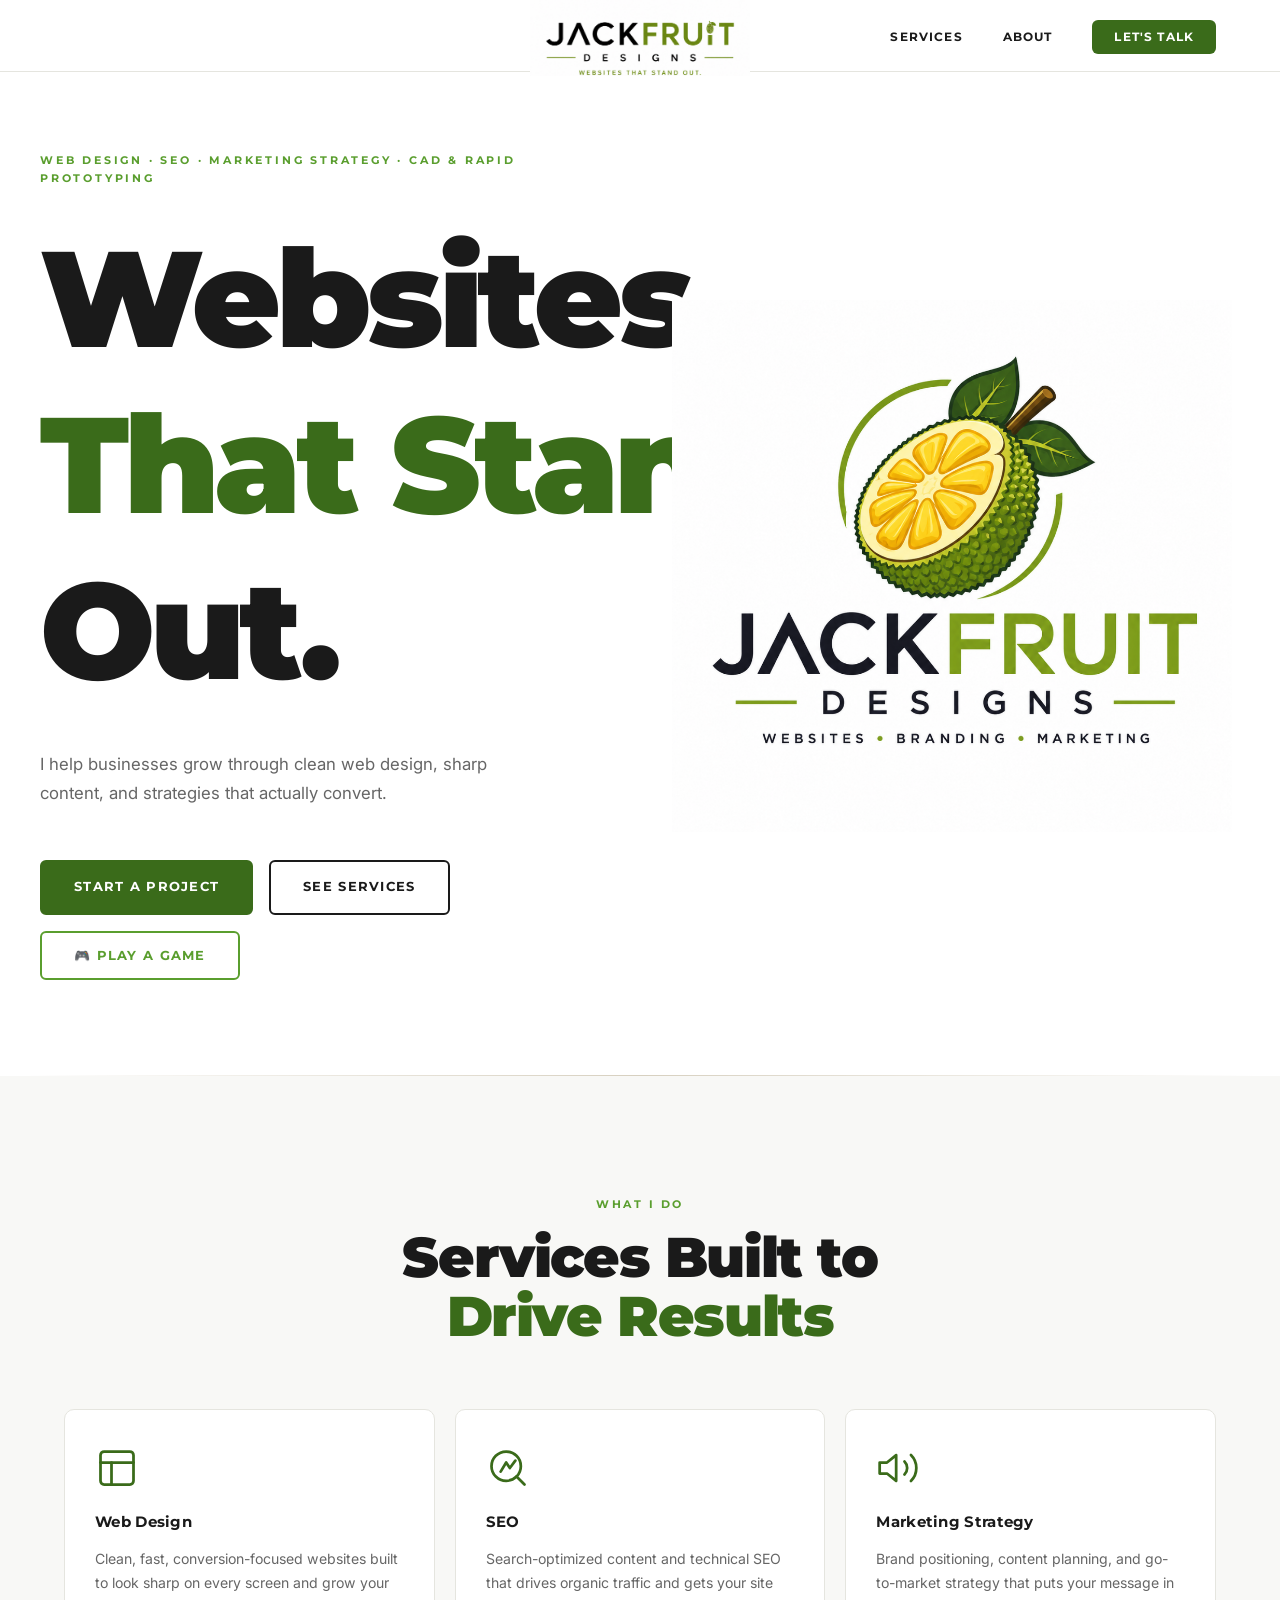
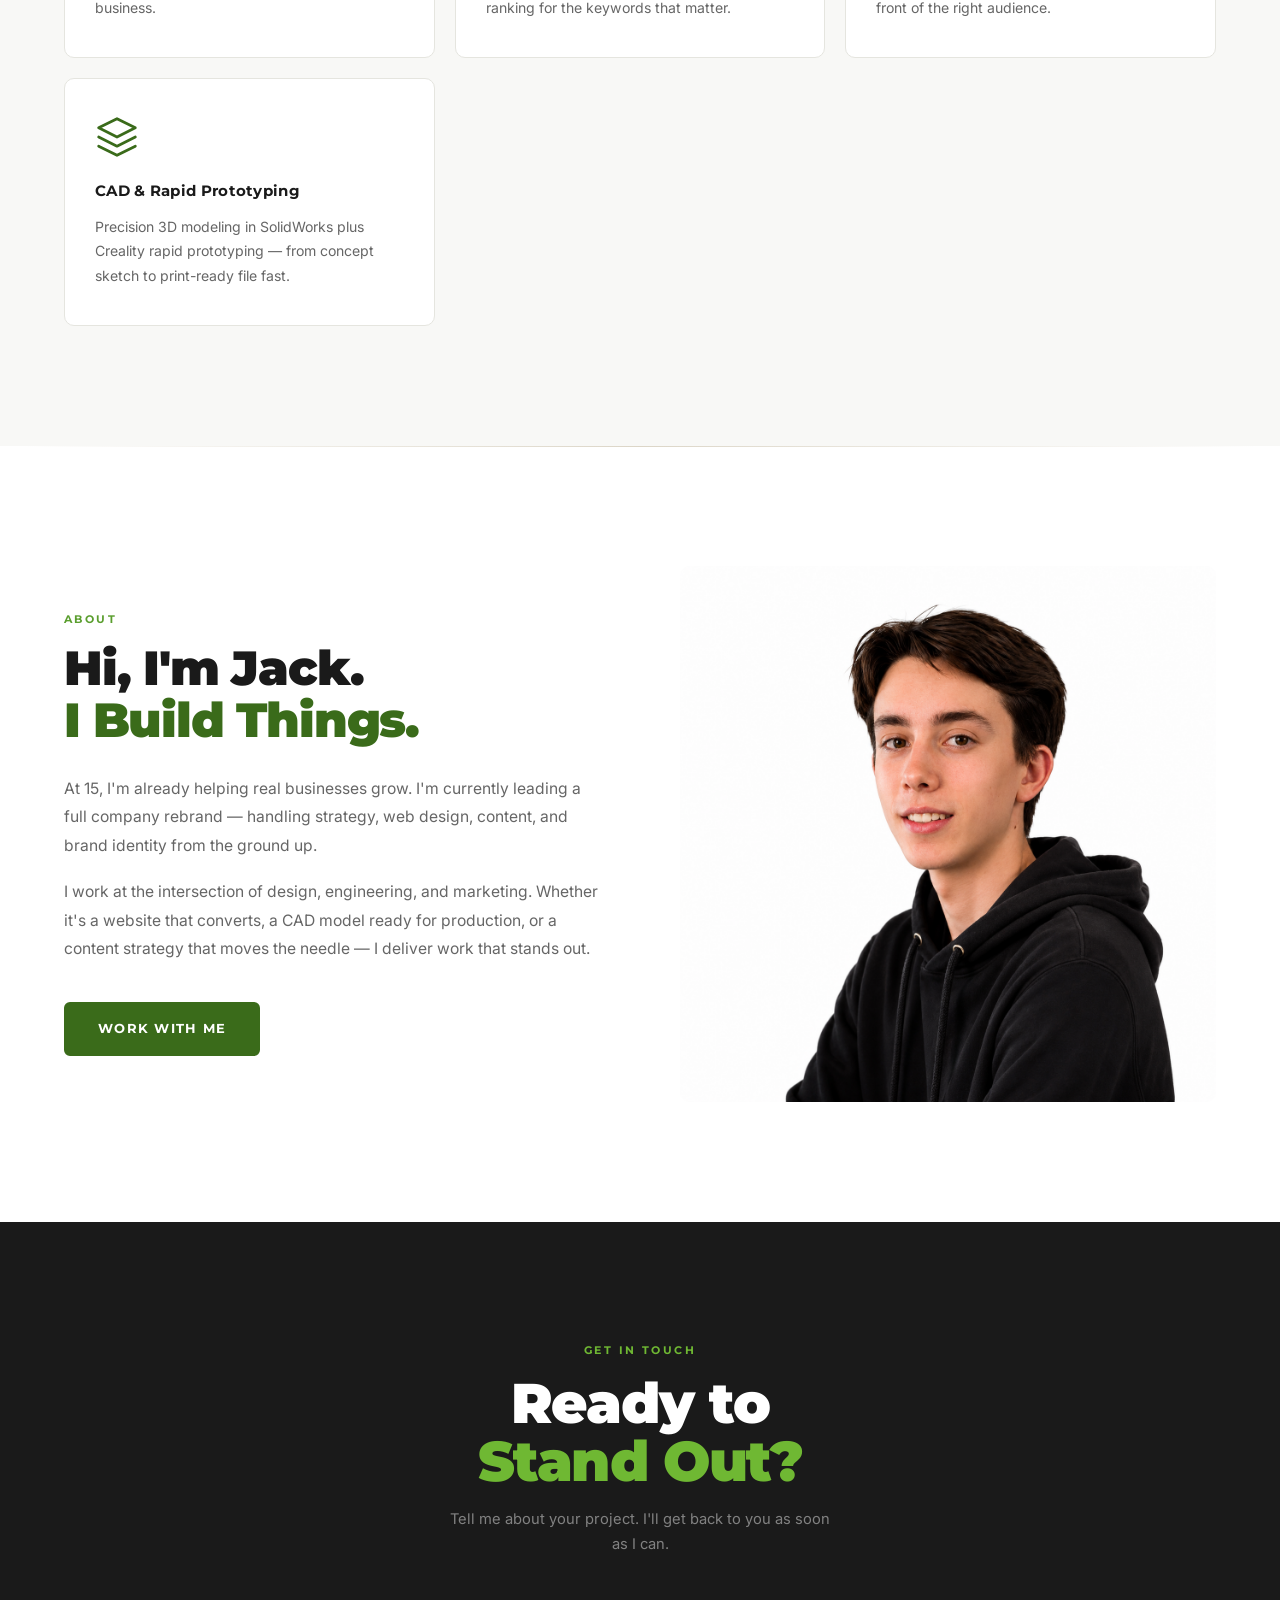
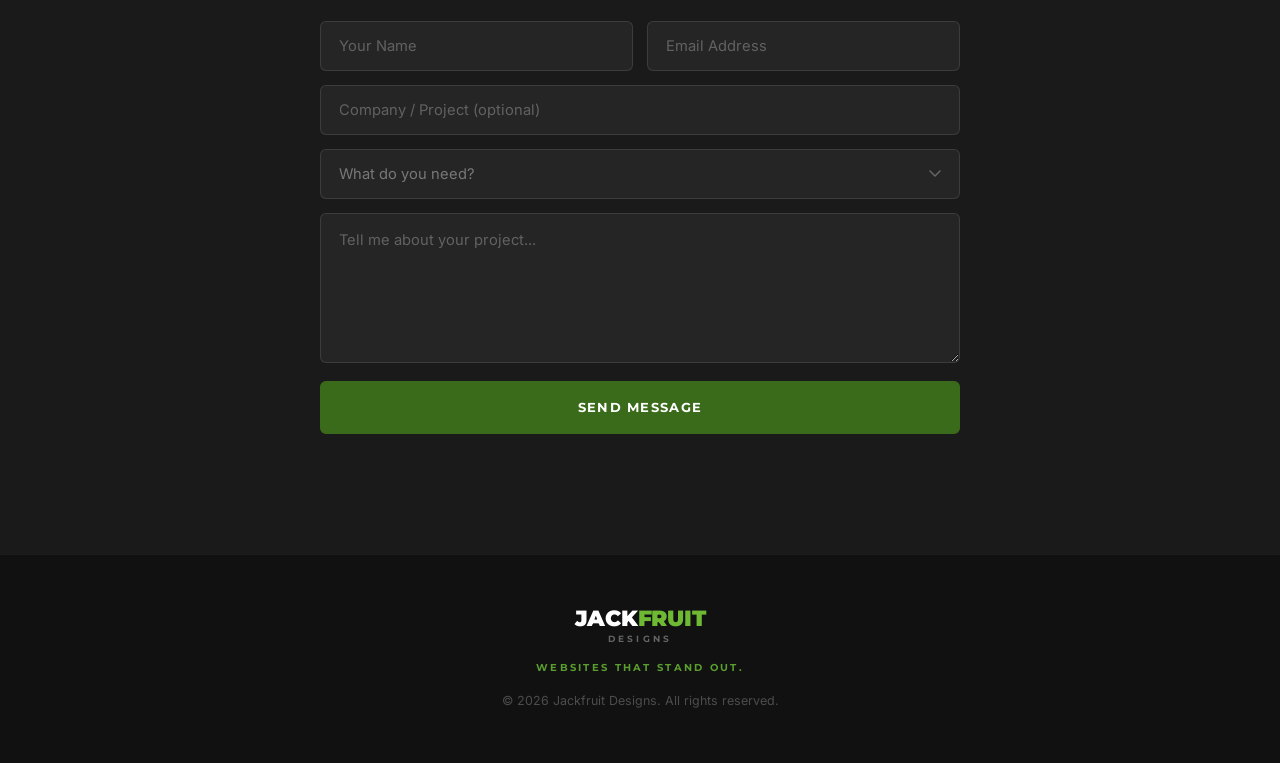
==== index.html @ 97ef1400 "Keep That Stand on one line" ====
<!DOCTYPE html>
<html lang="en">
<head>
    <meta charset="UTF-8">
    <meta name="viewport" content="width=device-width, initial-scale=1.0">
    <title>Jackfruit Designs — Websites That Stand Out</title>
    <meta name="description" content="Jack — web design, lead generation, content creation, business strategy, CAD, and 3D printing services. Websites that stand out.">
    <link rel="preconnect" href="https://fonts.googleapis.com">
    <link rel="preconnect" href="https://fonts.gstatic.com" crossorigin>
    <link href="https://fonts.googleapis.com/css2?family=Montserrat:wght@400;600;700;900&family=Inter:wght@300;400;500&display=swap" rel="stylesheet">
    <link rel="icon" type="image/png" href="jackfruit.png">
    <link rel="apple-touch-icon" href="jackfruit.png">
    <link rel="stylesheet" href="style.css">
</head>
<body>

    <!-- NAV -->
    <nav class="nav" id="nav">
        <div class="nav__inner">
            <a href="#home" class="nav__logo">
                <div class="nav__logo-crop">
                    <img src="logo.png" alt="Jackfruit Designs" class="nav__logo-img">
                </div>
            </a>
            <ul class="nav__links">
                <li><a href="#services">Services</a></li>
                <li><a href="#about">About</a></li>
                <li><a href="#contact" class="nav__cta">Let's Talk</a></li>
            </ul>
            <button class="nav__hamburger" id="hamburger" aria-label="Open menu">
                <span></span><span></span><span></span>
            </button>
        </div>
    </nav>

    <!-- MOBILE MENU -->
    <div class="mobile-menu" id="mobileMenu">
        <ul>
            <li><a href="#services">Services</a></li>
            <li><a href="#about">About</a></li>
            <li><a href="#contact">Let's Talk</a></li>
        </ul>
    </div>

    <!-- HERO -->
    <section class="hero" id="home">
        <div class="hero__inner">
            <div class="hero__content">
                <p class="hero__eyebrow">Web Design &middot; SEO &middot; Marketing Strategy &middot; CAD &amp; Rapid Prototyping</p>

                <h1 class="hero__headline">
                    <span class="hw">Websites</span><br>
                    <span style="white-space:nowrap"><span class="hw text-green">That</span>&nbsp;<span class="hw text-green">Stand</span></span><br>
                    <span class="hw">Out.</span>
                </h1>

                <p class="hero__sub">
                    I help businesses grow through clean web design, sharp content,
                    and strategies that actually convert.
                </p>
                <div class="hero__actions">
                    <a href="#contact" class="btn btn--primary">Start a Project</a>
                    <a href="#services" class="btn btn--ghost">See Services</a>
                    <button class="btn btn--game" onclick="startJackfruitGame()">🎮 Play a Game</button>
                </div>
            </div>
            <div class="hero__logo-side">
                <img src="logo-bg.png" alt="Jackfruit Designs" class="hero__logo-img-full">
            </div>
        </div>
    </section>

    <!-- SERVICES -->
    <section class="services" id="services">
        <div class="container">
            <div class="section-header">
                <p class="eyebrow">What I Do</p>
                <h2>Services Built to<br><span class="text-green">Drive Results</span></h2>
            </div>
            <div class="services__grid">

                <div class="service-card">
                    <div class="service-card__icon">
                        <svg viewBox="0 0 24 24" fill="none" stroke="currentColor" stroke-width="1.5" stroke-linecap="round" stroke-linejoin="round">
                            <rect x="3" y="3" width="18" height="18" rx="2"/><line x1="3" y1="9" x2="21" y2="9"/><line x1="9" y1="21" x2="9" y2="9"/>
                        </svg>
                    </div>
                    <h3>Web Design</h3>
                    <p>Clean, fast, conversion-focused websites built to look sharp on every screen and grow your business.</p>
                </div>

                <div class="service-card">
                    <div class="service-card__icon">
                        <svg viewBox="0 0 24 24" fill="none" stroke="currentColor" stroke-width="1.5" stroke-linecap="round" stroke-linejoin="round">
                            <circle cx="11" cy="11" r="8"/><line x1="21" y1="21" x2="16.65" y2="16.65"/>
                            <polyline points="8 14 11 9 13 12 16 8"/>
                        </svg>
                    </div>
                    <h3>SEO</h3>
                    <p>Search-optimized content and technical SEO that drives organic traffic and gets your site ranking for the keywords that matter.</p>
                </div>

                <div class="service-card">
                    <div class="service-card__icon">
                        <svg viewBox="0 0 24 24" fill="none" stroke="currentColor" stroke-width="1.5" stroke-linecap="round" stroke-linejoin="round">
                            <polygon points="11 5 6 9 2 9 2 15 6 15 11 19 11 5"/>
                            <path d="M15.54 8.46a5 5 0 0 1 0 7.07"/>
                            <path d="M19.07 4.93a10 10 0 0 1 0 14.14"/>
                        </svg>
                    </div>
                    <h3>Marketing Strategy</h3>
                    <p>Brand positioning, content planning, and go-to-market strategy that puts your message in front of the right audience.</p>
                </div>

                <div class="service-card">
                    <div class="service-card__icon">
                        <svg viewBox="0 0 24 24" fill="none" stroke="currentColor" stroke-width="1.5" stroke-linecap="round" stroke-linejoin="round">
                            <polygon points="12 2 2 7 12 12 22 7 12 2"/><polyline points="2 17 12 22 22 17"/><polyline points="2 12 12 17 22 12"/>
                        </svg>
                    </div>
                    <h3>CAD &amp; Rapid Prototyping</h3>
                    <p>Precision 3D modeling in SolidWorks plus Creality rapid prototyping — from concept sketch to print-ready file fast.</p>
                </div>


            </div>
        </div>
    </section>

    <!-- ABOUT -->
    <section class="about" id="about">
        <div class="container about__inner">
            <div class="about__text">
                <p class="eyebrow">About</p>
                <h2>Hi, I'm Jack.<br><span class="text-green">I Build Things.</span></h2>
                <p class="about__body">
                    At 15, I'm already helping real businesses grow. I'm currently leading a full company rebrand — handling strategy, web design, content, and brand identity from the ground up.
                </p>
                <p class="about__body">
                    I work at the intersection of design, engineering, and marketing. Whether it's a website that converts, a CAD model ready for production, or a content strategy that moves the needle — I deliver work that stands out.
                </p>
                <a href="#contact" class="btn btn--primary">Work With Me</a>
            </div>
            <div class="about__visual">
                <img src="headshot.png" alt="Jack Pacanowsky" class="about__photo">
            </div>
        </div>
    </section>

    <!-- CONTACT -->
    <section class="contact" id="contact">
        <div class="container">
            <div class="section-header">
                <p class="eyebrow eyebrow--bright">Get In Touch</p>
                <h2 class="contact__heading">Ready to<br><span class="text-green-bright">Stand Out?</span></h2>
                <p class="contact__sub">Tell me about your project. I'll get back to you as soon as I can.</p>
            </div>
            <form class="contact__form" id="contactForm" novalidate>
                <div class="form-row">
                    <input type="text" name="name" placeholder="Your Name" required autocomplete="name">
                    <input type="email" name="email" placeholder="Email Address" required autocomplete="email">
                </div>
                <input type="text" name="company" placeholder="Company / Project (optional)" autocomplete="organization">
                <select name="service" required>
                    <option value="" disabled selected>What do you need?</option>
                    <option>Web Design</option>
                    <option>SEO</option>
                    <option>Marketing Strategy</option>
                    <option>CAD &amp; Rapid Prototyping</option>
                    <option>Multiple Services</option>
                </select>
                <textarea name="message" placeholder="Tell me about your project..." rows="5" required></textarea>
                <button type="submit" class="btn btn--primary btn--full">Send Message</button>
            </form>
        </div>
    </section>

    <!-- FOOTER -->
    <footer class="footer">
        <div class="container footer__inner">
            <div class="footer__logo">
                <span class="logo-line">
                    <span class="logo-jack">JACK</span><span class="logo-fruit logo-fruit--bright">FRUIT</span>
                </span>
                <span class="logo-designs logo-designs--muted">DESIGNS</span>
            </div>
            <p class="footer__tagline">Websites That Stand Out.</p>
            <p class="footer__copy">&copy; 2026 Jackfruit Designs. All rights reserved.</p>
        </div>
    </footer>

    <script src="script.js"></script>
    <script src="game.js"></script>
</body>
</html>
---- style.css ----
/* ============================================
   JACKFRUIT DESIGNS — style.css
   Colors pulled from logo artwork:
   - Charcoal  #1A1A1A  (JACK text)
   - Forest    #3A6B1A  (FRUIT text)
   - Lime      #6FB833  (fruit illustration)
   - Gold      #9B8960  (decorative rule lines)
   ============================================ */

:root {
    --black:        #1A1A1A;
    --white:        #FFFFFF;
    --green-dark:   #3A6B1A;
    --green-mid:    #5A9E2E;
    --green-bright: #6FB833;
    --gold:         #9B8960;
    --gray-50:      #F8F8F6;
    --gray-100:     #F2F2EE;
    --gray-200:     #E5E5DF;
    --gray-400:     #AAAAAA;
    --gray-600:     #666666;

    --font-heading: 'Montserrat', sans-serif;
    --font-body:    'Inter', sans-serif;

    --nav-h:  72px;
    --max-w:  1200px;
    --radius: 6px;
}

/* ── Reset ─────────────────────────────────── */
*, *::before, *::after { box-sizing: border-box; margin: 0; padding: 0; }
html { scroll-behavior: smooth; font-size: 16px; }
body {
    font-family: var(--font-body);
    color: var(--black);
    background: var(--white);
    line-height: 1.6;
    overflow-x: hidden;
}
img { max-width: 100%; display: block; }
a { color: inherit; }

/* ── Utilities ──────────────────────────────── */
.container {
    max-width: var(--max-w);
    margin: 0 auto;
    padding: 0 24px;
}

.text-green        { color: var(--green-dark); }
.text-green-bright { color: var(--green-bright); }

.eyebrow {
    display: block;
    font-family: var(--font-heading);
    font-size: 0.7rem;
    font-weight: 700;
    letter-spacing: 0.22em;
    text-transform: uppercase;
    color: var(--green-mid);
    margin-bottom: 14px;
}
.eyebrow--bright { color: var(--green-bright); }

.section-header { text-align: center; margin-bottom: 64px; }
.section-header h2,
.contact__heading {
    font-family: var(--font-heading);
    font-size: clamp(2rem, 5vw, 3.5rem);
    font-weight: 900;
    line-height: 1.05;
    letter-spacing: -0.025em;
}

/* ── Buttons ────────────────────────────────── */
.btn {
    display: inline-block;
    font-family: var(--font-heading);
    font-size: 0.8rem;
    font-weight: 700;
    letter-spacing: 0.1em;
    text-transform: uppercase;
    text-decoration: none;
    padding: 15px 32px;
    border-radius: var(--radius);
    border: 2px solid transparent;
    cursor: pointer;
    transition: background 0.2s, border-color 0.2s, transform 0.15s, color 0.2s;
    white-space: nowrap;
}
.btn--primary {
    background: var(--green-dark);
    color: var(--white);
    border-color: var(--green-dark);
}
.btn--primary:hover {
    background: var(--green-mid);
    border-color: var(--green-mid);
    transform: translateY(-2px);
}
.btn--ghost {
    background: transparent;
    color: var(--black);
    border-color: var(--black);
}
.btn--ghost:hover {
    background: var(--black);
    color: var(--white);
    transform: translateY(-2px);
}
.btn--full { width: 100%; text-align: center; }

/* ── Logo type ──────────────────────────────── */
.logo-line { display: block; line-height: 1; }
.logo-jack {
    font-family: var(--font-heading);
    font-weight: 900;
    color: var(--black);
    letter-spacing: -0.01em;
}
.logo-fruit {
    font-family: var(--font-heading);
    font-weight: 900;
    color: var(--green-dark);
    letter-spacing: -0.01em;
}
.logo-fruit--bright { color: var(--green-bright); }
.logo-designs {
    display: block;
    font-family: var(--font-heading);
    font-size: 0.55rem;
    font-weight: 700;
    letter-spacing: 0.35em;
    text-transform: uppercase;
    color: var(--gray-600);
    margin-top: 3px;
}
.logo-designs--muted { color: rgba(255,255,255,0.35); }

/* ── Nav ────────────────────────────────────── */
.nav {
    position: fixed;
    inset: 0 0 auto 0;
    z-index: 200;
    height: var(--nav-h);
    background: rgba(255,255,255,0.96);
    backdrop-filter: blur(12px);
    -webkit-backdrop-filter: blur(12px);
    border-bottom: 1px solid var(--gray-200);
    transition: box-shadow 0.2s;
}
.nav.scrolled { box-shadow: 0 2px 24px rgba(0,0,0,0.07); }

.nav__inner {
    max-width: var(--max-w);
    margin: 0 auto;
    padding: 0 24px;
    height: 100%;
    display: flex;
    align-items: center;
    justify-content: flex-end;
    gap: 24px;
    position: relative;
}

.nav__logo {
    text-decoration: none;
    position: absolute;
    left: 50%;
    transform: translateX(-50%);
    flex-shrink: 0;
}

.nav__logo-crop {
    width: 220px;
    height: 80px;
    overflow: hidden;
    display: block;
}

.nav__logo-img {
    display: block;
    width: 220px;
    height: auto;
    margin-top: -200px;
}

.nav__links {
    list-style: none;
    display: flex;
    align-items: center;
    gap: 40px;
}
.nav__links a {
    text-decoration: none;
    font-family: var(--font-heading);
    font-size: 0.72rem;
    font-weight: 700;
    letter-spacing: 0.1em;
    text-transform: uppercase;
    color: var(--black);
    transition: color 0.2s;
}
.nav__links a:hover { color: var(--green-mid); }
.nav__cta {
    background: var(--green-dark);
    color: var(--white) !important;
    padding: 10px 22px;
    border-radius: var(--radius);
}
.nav__cta:hover {
    background: var(--green-mid) !important;
    transform: translateY(-1px);
}

.nav__hamburger {
    display: none;
    flex-direction: column;
    gap: 5px;
    background: none;
    border: none;
    cursor: pointer;
    padding: 6px;
}
.nav__hamburger span {
    display: block;
    width: 22px;
    height: 2px;
    background: var(--black);
    border-radius: 2px;
    transition: transform 0.3s, opacity 0.3s;
}
.nav__hamburger.open span:nth-child(1) { transform: translateY(7px) rotate(45deg); }
.nav__hamburger.open span:nth-child(2) { opacity: 0; }
.nav__hamburger.open span:nth-child(3) { transform: translateY(-7px) rotate(-45deg); }

/* ── Mobile menu ────────────────────────────── */
.mobile-menu {
    position: fixed;
    top: var(--nav-h);
    left: 0; right: 0;
    z-index: 199;
    background: var(--white);
    border-bottom: 1px solid var(--gray-200);
    padding: 28px 24px 32px;
    transform: translateY(-8px);
    opacity: 0;
    pointer-events: none;
    transition: transform 0.25s ease, opacity 0.25s ease;
}
.mobile-menu.open {
    transform: translateY(0);
    opacity: 1;
    pointer-events: all;
}
.mobile-menu ul { list-style: none; display: flex; flex-direction: column; gap: 24px; }
.mobile-menu a {
    text-decoration: none;
    font-family: var(--font-heading);
    font-size: 1rem;
    font-weight: 700;
    letter-spacing: 0.1em;
    text-transform: uppercase;
    color: var(--black);
    transition: color 0.2s;
}
.mobile-menu a:hover { color: var(--green-mid); }

/* ── Hero ───────────────────────────────────── */
.hero {
    min-height: 100vh;
    display: flex;
    align-items: center;
    padding: calc(var(--nav-h) + 80px) 24px 96px;
    position: relative;
    overflow: hidden;
}

.hero__inner {
    max-width: var(--max-w);
    margin: 0 auto;
    width: 100%;
    position: relative;
    z-index: 1;
    display: flex;
    align-items: center;
    gap: 48px;
}

.hero__eyebrow {
    font-family: var(--font-heading);
    font-size: 0.7rem;
    font-weight: 700;
    letter-spacing: 0.25em;
    text-transform: uppercase;
    color: var(--green-mid);
    margin-bottom: 28px;
}

.hero__headline {
    font-family: var(--font-heading);
    font-size: clamp(3.5rem, 11vw, 8.5rem);
    font-weight: 900;
    line-height: 1.22;
    letter-spacing: -0.035em;
    color: var(--black);
    margin-bottom: 36px;
}

.hero__sub {
    max-width: 500px;
    font-size: 1.05rem;
    color: var(--gray-600);
    line-height: 1.75;
    margin-bottom: 52px;
}

.hero__actions { display: flex; gap: 16px; flex-wrap: wrap; }

/* Each headline word is its own wall block for the game */
.hw { display: inline-block; }

/* Hide DOM fruit icons while game canvas is running */
.hero__fruit-lineup.game-on .fruit-icon,
.hero__fruit-lineup.game-on .fruit-sep,
.hero__fruit-lineup.game-on .fruit-jackfruit { opacity: 0; }

/* ── Fruit lineup ────────────────────────────────── */
.hero__fruit-lineup {
    display: flex;
    align-items: center;
    justify-content: center;
    gap: 24px;
    margin-bottom: 52px;
    flex-wrap: wrap;
}

.fruit-icon {
    display: flex;
    align-items: center;
    line-height: 1;
}

.fruit-icon svg {
    width: 80px;
    height: auto;
}

.fruit-sep {
    font-size: 1.4rem;
    color: var(--green-mid);
    opacity: 0.45;
    margin: 0 4px;
    line-height: 1;
}

.fruit-jackfruit {
    display: flex;
    align-items: center;
    flex-shrink: 0;
    filter: drop-shadow(0 0 12px rgba(111,184,51,0.45));
}

.fruit-jackfruit svg {
    width: 140px;
    height: auto;
}

/* ── Game button ─────────────────────────────────── */
.btn--game {
    background: transparent;
    color: var(--green-mid);
    border-color: var(--green-mid);
}
.btn--game:hover {
    background: var(--green-mid);
    color: var(--white);
    transform: translateY(-2px);
}

.hero__content {
    flex: 1;
    min-width: 0;
}

.hero__logo-side {
    flex: 1;
    display: flex;
    align-items: center;
    justify-content: center;
    min-width: 0;
}

.hero__logo-img-full {
    width: 100%;
    max-width: 560px;
    height: auto;
    display: block;
}

/* Soft radial glow — echoes the green from the fruit logo */
.hero__glow {
    position: absolute;
    right: -80px;
    top: 50%;
    transform: translateY(-50%);
    width: 700px;
    height: 700px;
    background: radial-gradient(circle, rgba(111,184,51,0.07) 0%, transparent 68%);
    pointer-events: none;
}

/* Gold rule line — mirrors the decorative lines from the logo */
.hero::after {
    content: '';
    position: absolute;
    bottom: 0;
    left: 24px; right: 24px;
    height: 1px;
    background: linear-gradient(90deg, transparent, var(--gold), transparent);
    opacity: 0.4;
}

/* ── Services ───────────────────────────────── */
.services {
    background: var(--gray-50);
    padding: 120px 0;
}

.services__grid {
    display: grid;
    grid-template-columns: repeat(auto-fill, minmax(290px, 1fr));
    gap: 20px;
}

.service-card {
    background: var(--white);
    border: 1px solid var(--gray-200);
    border-radius: 10px;
    padding: 36px 30px;
    transition: border-color 0.22s, box-shadow 0.22s, transform 0.22s;
}
.service-card:hover {
    border-color: var(--green-mid);
    box-shadow: 0 8px 36px rgba(58,107,26,0.09);
    transform: translateY(-4px);
}
.service-card--soon { opacity: 0.55; background: var(--gray-100); }
.service-card--soon:hover {
    transform: none;
    box-shadow: none;
    border-color: var(--gray-200);
}

.service-card__icon {
    width: 44px;
    height: 44px;
    color: var(--green-dark);
    margin-bottom: 20px;
}

.service-card h3 {
    font-family: var(--font-heading);
    font-size: 0.95rem;
    font-weight: 700;
    letter-spacing: 0.02em;
    color: var(--black);
    margin-bottom: 12px;
    display: flex;
    align-items: center;
    gap: 10px;
    flex-wrap: wrap;
}

.service-card p { font-size: 0.88rem; color: var(--gray-600); line-height: 1.75; }

.badge {
    font-family: var(--font-heading);
    font-size: 0.58rem;
    font-weight: 700;
    letter-spacing: 0.1em;
    text-transform: uppercase;
    background: var(--gray-200);
    color: var(--gray-600);
    padding: 3px 9px;
    border-radius: 100px;
}

/* ── About ──────────────────────────────────── */
.about {
    background: var(--white);
    padding: 120px 0;
    position: relative;
}
.about::before {
    content: '';
    position: absolute;
    top: 0;
    left: 24px; right: 24px;
    height: 1px;
    background: linear-gradient(90deg, transparent, var(--gold), transparent);
    opacity: 0.35;
}

.about__inner {
    display: grid;
    grid-template-columns: 1fr 1fr;
    gap: 80px;
    align-items: center;
}

.about__visual {
    min-height: 420px;
    border-radius: 10px;
    overflow: hidden;
}

.about__photo {
    width: 100%;
    height: 100%;
    min-height: 420px;
    object-fit: cover;
    object-position: center top;
    display: block;
}

.about__text h2 {
    font-family: var(--font-heading);
    font-size: clamp(2rem, 4vw, 3rem);
    font-weight: 900;
    line-height: 1.08;
    letter-spacing: -0.025em;
    margin-bottom: 28px;
}

.about__body { font-size: 0.98rem; color: var(--gray-600); line-height: 1.82; margin-bottom: 18px; }
.about__text .btn { margin-top: 20px; }

.about__stats-card {
    background: var(--black);
    border-radius: 14px;
    padding: 48px 40px;
}

.about__stat { padding: 24px 0; text-align: center; }
.stat-divider { height: 1px; background: rgba(255,255,255,0.08); }

.stat-number {
    display: block;
    font-family: var(--font-heading);
    font-size: 3rem;
    font-weight: 900;
    color: var(--green-bright);
    line-height: 1;
    margin-bottom: 10px;
}

.stat-label {
    font-family: var(--font-heading);
    font-size: 0.65rem;
    font-weight: 600;
    letter-spacing: 0.18em;
    text-transform: uppercase;
    color: rgba(255,255,255,0.45);
}

/* ── Contact ────────────────────────────────── */
.contact {
    background: var(--black);
    padding: 120px 0;
    color: var(--white);
}
.contact__heading { color: var(--white); }
.contact__sub {
    max-width: 380px;
    margin: 16px auto 0;
    color: rgba(255,255,255,0.45);
    font-size: 0.92rem;
    line-height: 1.7;
}

.contact__form {
    max-width: 640px;
    margin: 0 auto;
    display: flex;
    flex-direction: column;
    gap: 14px;
}

.form-row { display: grid; grid-template-columns: 1fr 1fr; gap: 14px; }

.contact__form input,
.contact__form select,
.contact__form textarea {
    width: 100%;
    background: rgba(255,255,255,0.05);
    border: 1px solid rgba(255,255,255,0.1);
    border-radius: var(--radius);
    padding: 15px 18px;
    font-family: var(--font-body);
    font-size: 0.92rem;
    color: var(--white);
    outline: none;
    transition: border-color 0.2s, background 0.2s;
    -webkit-appearance: none;
    appearance: none;
}
.contact__form input::placeholder,
.contact__form textarea::placeholder { color: rgba(255,255,255,0.28); }
.contact__form select {
    color: rgba(255,255,255,0.38);
    cursor: pointer;
    background-image: url("data:image/svg+xml,%3Csvg xmlns='http://www.w3.org/2000/svg' width='12' height='8' viewBox='0 0 12 8'%3E%3Cpath d='M1 1l5 5 5-5' stroke='%23666' stroke-width='1.5' fill='none' stroke-linecap='round'/%3E%3C/svg%3E");
    background-repeat: no-repeat;
    background-position: right 18px center;
    padding-right: 44px;
}
.contact__form select option { background: #1a1a1a; color: var(--white); }
.contact__form input:focus,
.contact__form select:focus,
.contact__form textarea:focus {
    border-color: var(--green-mid);
    background: rgba(255,255,255,0.07);
}
.contact__form textarea { resize: vertical; min-height: 140px; line-height: 1.6; }
.contact__form .btn--primary { margin-top: 4px; padding: 17px; }

/* ── Footer ─────────────────────────────────── */
.footer {
    background: #111111;
    padding: 52px 0;
    border-top: 1px solid rgba(255,255,255,0.05);
}
.footer__inner {
    display: flex;
    flex-direction: column;
    align-items: center;
    gap: 14px;
    text-align: center;
}
.footer__logo .logo-jack { font-size: 1.4rem; color: var(--white); }
.footer__logo .logo-fruit--bright { font-size: 1.4rem; }
.footer__tagline {
    font-family: var(--font-heading);
    font-size: 0.65rem;
    font-weight: 700;
    letter-spacing: 0.22em;
    text-transform: uppercase;
    color: var(--green-mid);
}
.footer__copy { font-size: 0.78rem; color: rgba(255,255,255,0.25); }

/* ── Scroll-reveal animation ────────────────── */
.reveal {
    opacity: 0;
    transform: translateY(24px);
    transition: opacity 0.55s ease, transform 0.55s ease;
}
.reveal.visible {
    opacity: 1;
    transform: translateY(0);
}

/* ── Responsive ─────────────────────────────── */
@media (max-width: 900px) {
    .about__inner { grid-template-columns: 1fr; gap: 40px; }
    .about__visual { min-height: 320px; }
    .about__photo  { min-height: 320px; }
}

@media (max-width: 768px) {
    .nav__links { display: none; }
    .nav__hamburger { display: flex; }

    .hero    { padding: calc(var(--nav-h) + 60px) 24px 72px; }
    .hero__inner { flex-direction: column; }
    .hero__logo-side { width: 100%; max-width: 360px; margin: 0 auto; }
    .services{ padding: 80px 0; }
    .about   { padding: 80px 0; }
    .contact { padding: 80px 0; }

    .services__grid { grid-template-columns: 1fr; }

    .about__stats-card {
        display: flex;
        flex-direction: column;
        padding: 36px 28px;
    }
    .stat-divider { width: 100%; height: 1px; }

    .form-row { grid-template-columns: 1fr; }
    .section-header { margin-bottom: 44px; }
}

@media (max-width: 480px) {
    .hero__actions { flex-direction: column; }
    .btn { text-align: center; }
}
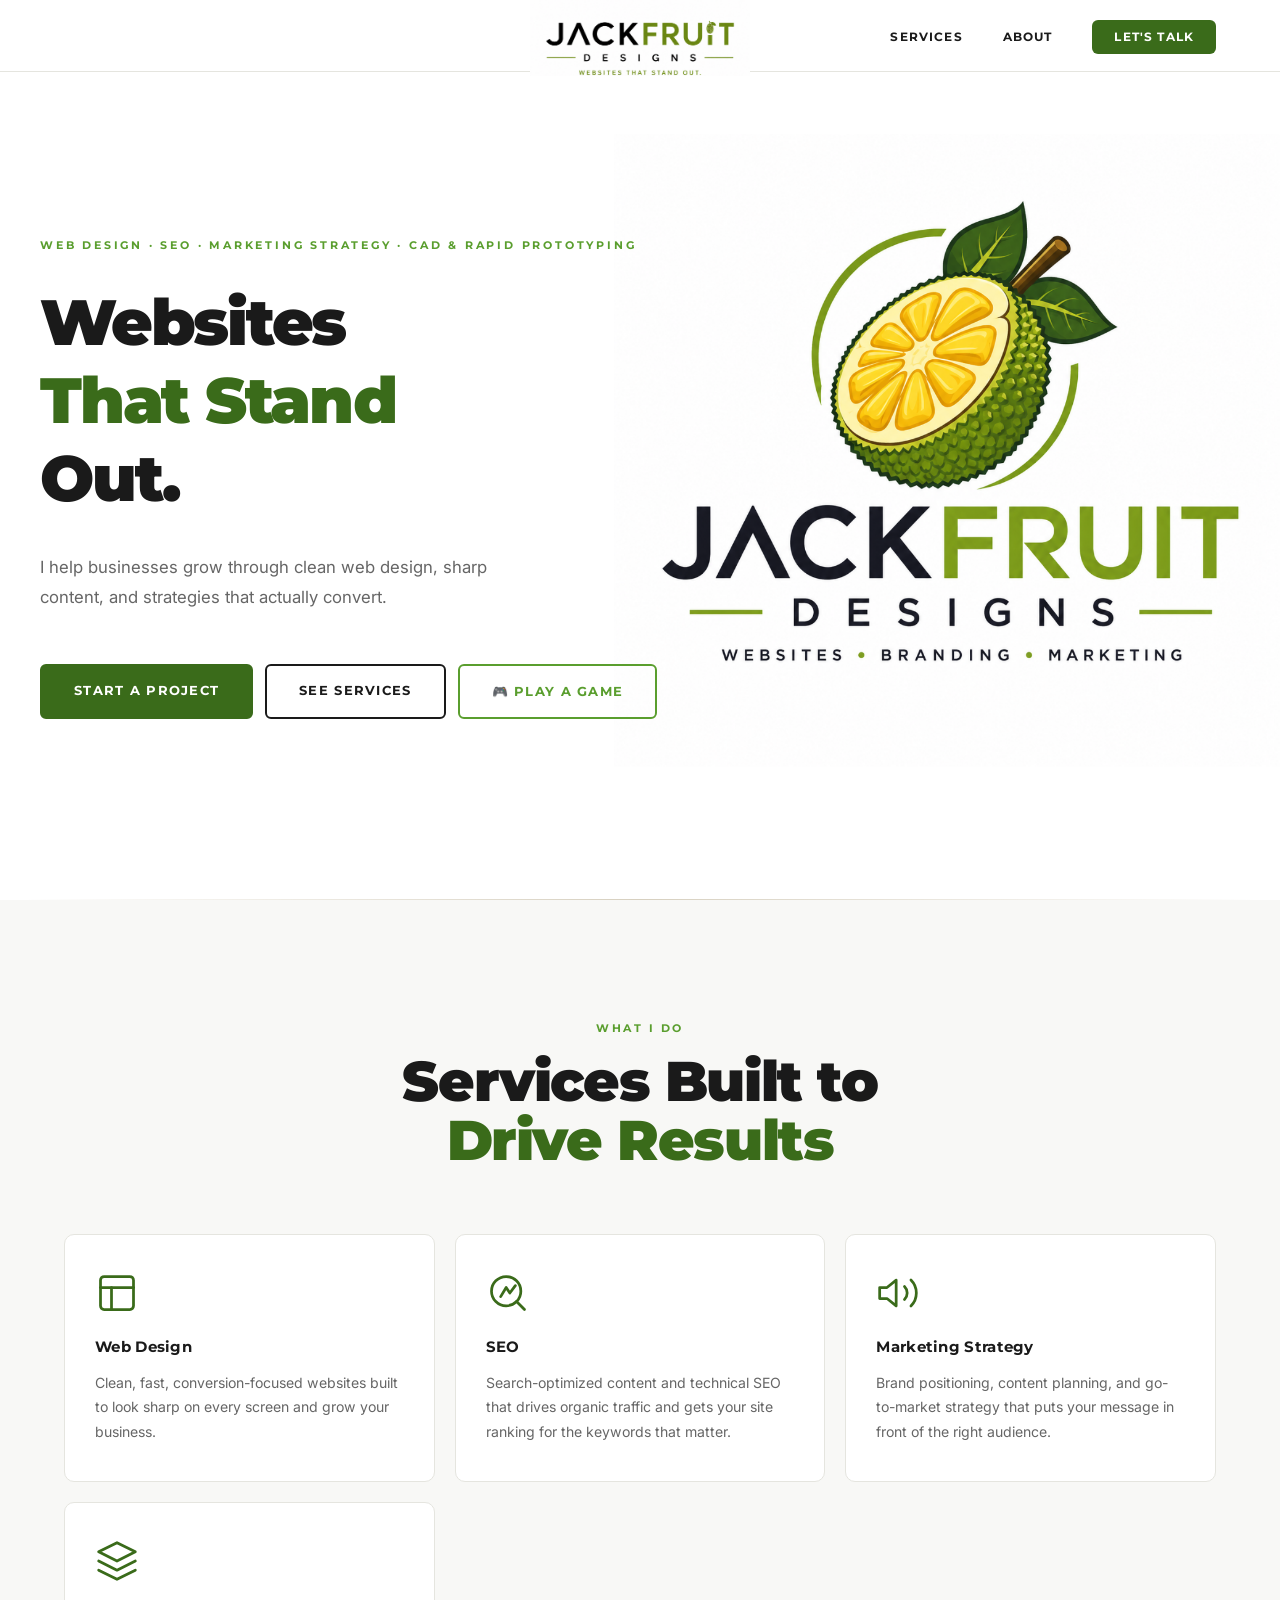
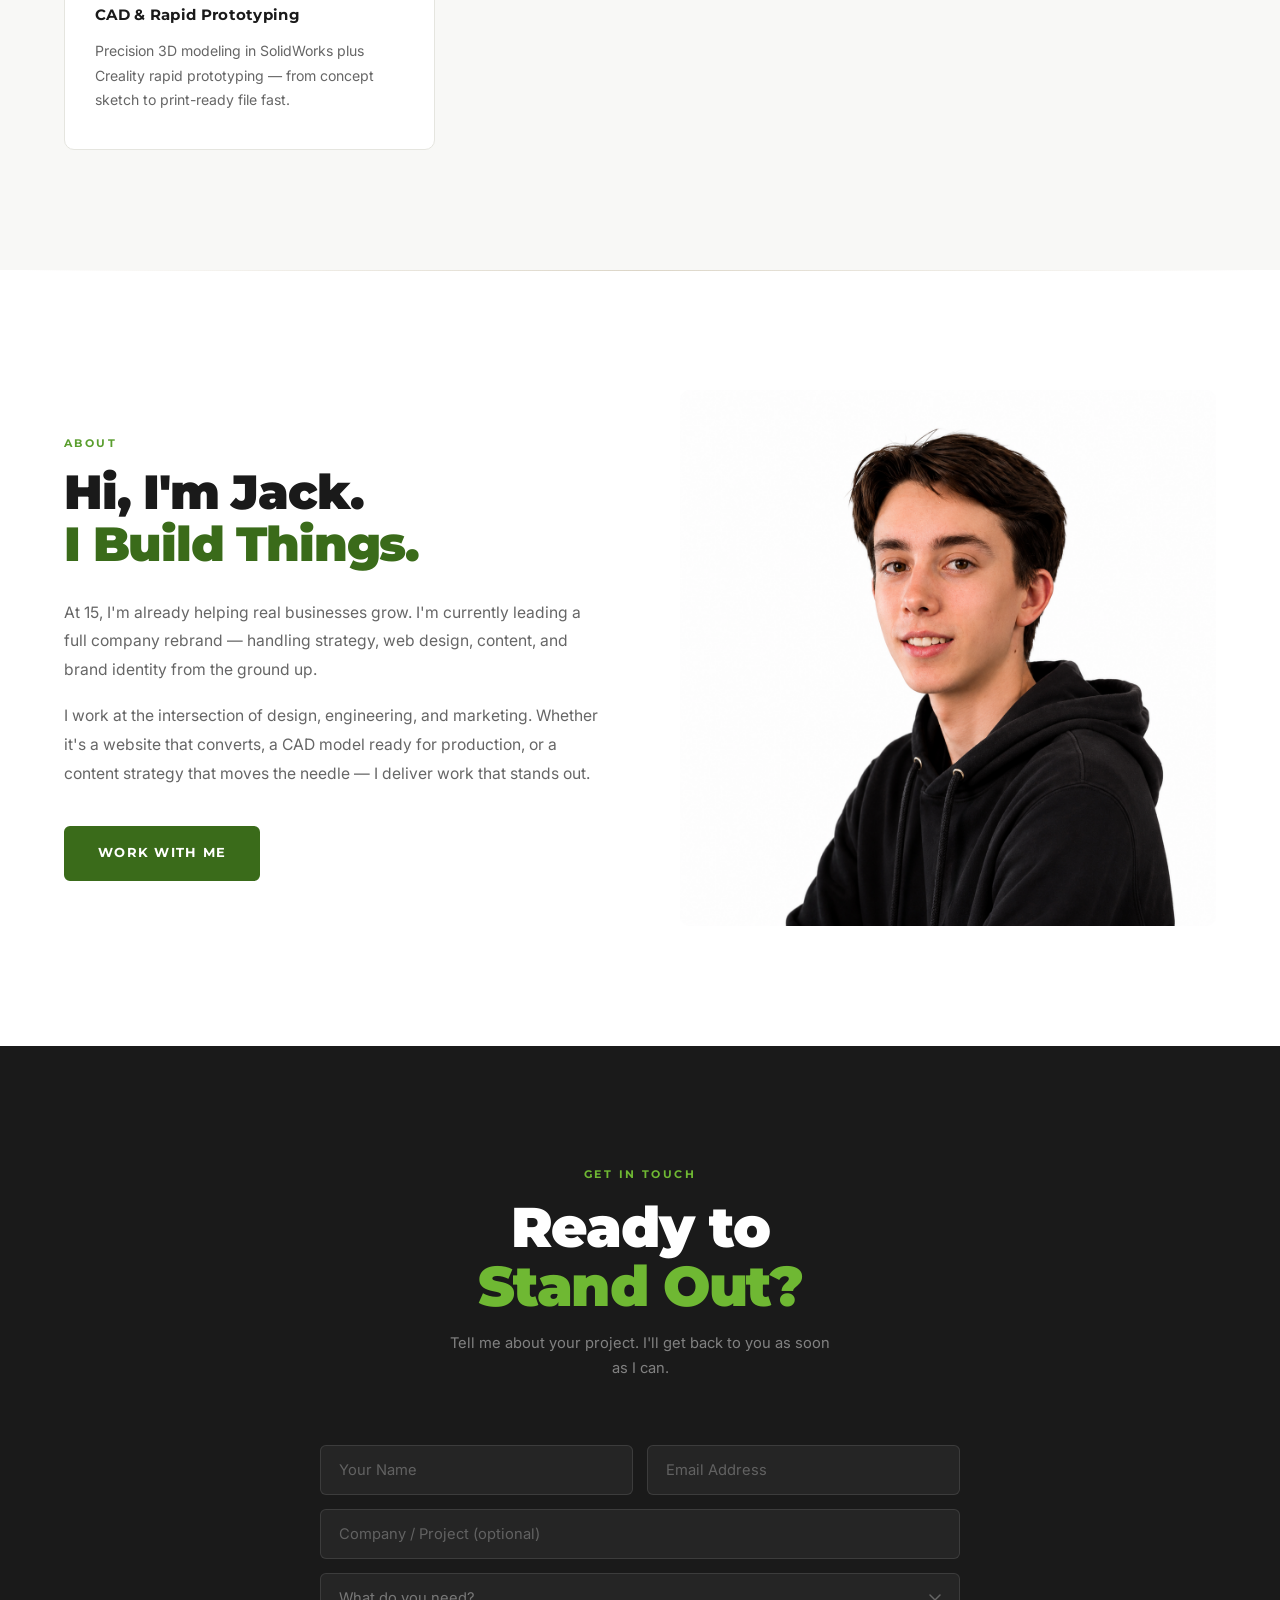
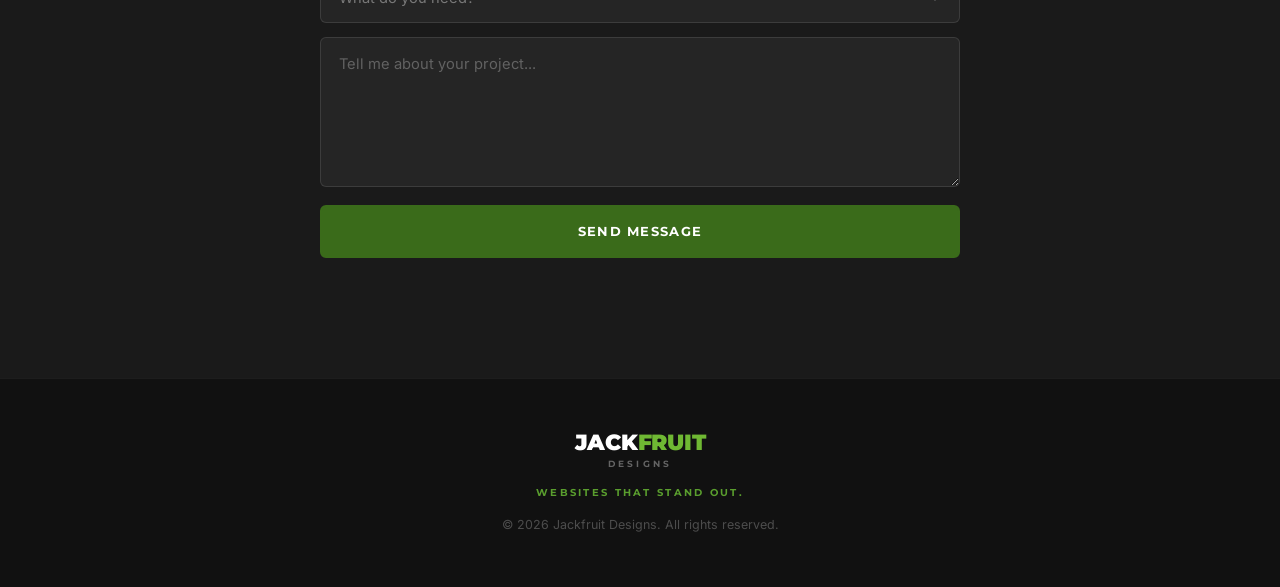
==== commit 9aabffc5: "Move logo-side to direct child of hero, positions correctly behind text" ====
--- a/index.html
+++ b/index.html
@@ -44,6 +44,9 @@
 
     <!-- HERO -->
     <section class="hero" id="home">
+        <div class="hero__logo-side" aria-hidden="true">
+            <img src="logo-bg.png" alt="" class="hero__logo-img-full">
+        </div>
         <div class="hero__inner">
             <div class="hero__content">
                 <p class="hero__eyebrow">Web Design &middot; SEO &middot; Marketing Strategy &middot; CAD &amp; Rapid Prototyping</p>
@@ -63,9 +66,6 @@
                     <a href="#services" class="btn btn--ghost">See Services</a>
                     <button class="btn btn--game" onclick="startJackfruitGame()">🎮 Play a Game</button>
                 </div>
-            </div>
-            <div class="hero__logo-side">
-                <img src="logo-bg.png" alt="Jackfruit Designs" class="hero__logo-img-full">
             </div>
         </div>
     </section>
--- a/style.css
+++ b/style.css
@@ -283,9 +283,6 @@
     width: 100%;
     position: relative;
     z-index: 1;
-    display: flex;
-    align-items: center;
-    gap: 48px;
 }
 
 .hero__eyebrow {
@@ -300,7 +297,7 @@
 
 .hero__headline {
     font-family: var(--font-heading);
-    font-size: clamp(3.5rem, 11vw, 8.5rem);
+    font-size: clamp(2.4rem, 5vw, 5.5rem);
     font-weight: 900;
     line-height: 1.22;
     letter-spacing: -0.035em;
@@ -316,7 +313,7 @@
     margin-bottom: 52px;
 }
 
-.hero__actions { display: flex; gap: 16px; flex-wrap: wrap; }
+.hero__actions { display: flex; gap: 12px; flex-wrap: nowrap; }
 
 /* Each headline word is its own wall block for the game */
 .hw { display: inline-block; }
@@ -379,24 +376,25 @@
     transform: translateY(-2px);
 }
 
-.hero__content {
-    flex: 1;
-    min-width: 0;
-}
-
 .hero__logo-side {
-    flex: 1;
-    display: flex;
-    align-items: center;
-    justify-content: center;
-    min-width: 0;
+    position: absolute;
+    right: 0;
+    top: 50%;
+    transform: translateY(-50%);
+    width: 52%;
+    z-index: 0;
+    pointer-events: none;
 }
 
 .hero__logo-img-full {
     width: 100%;
-    max-width: 560px;
     height: auto;
     display: block;
+}
+
+.hero__content {
+    position: relative;
+    z-index: 1;
 }
 
 /* Soft radial glow — echoes the green from the fruit logo */
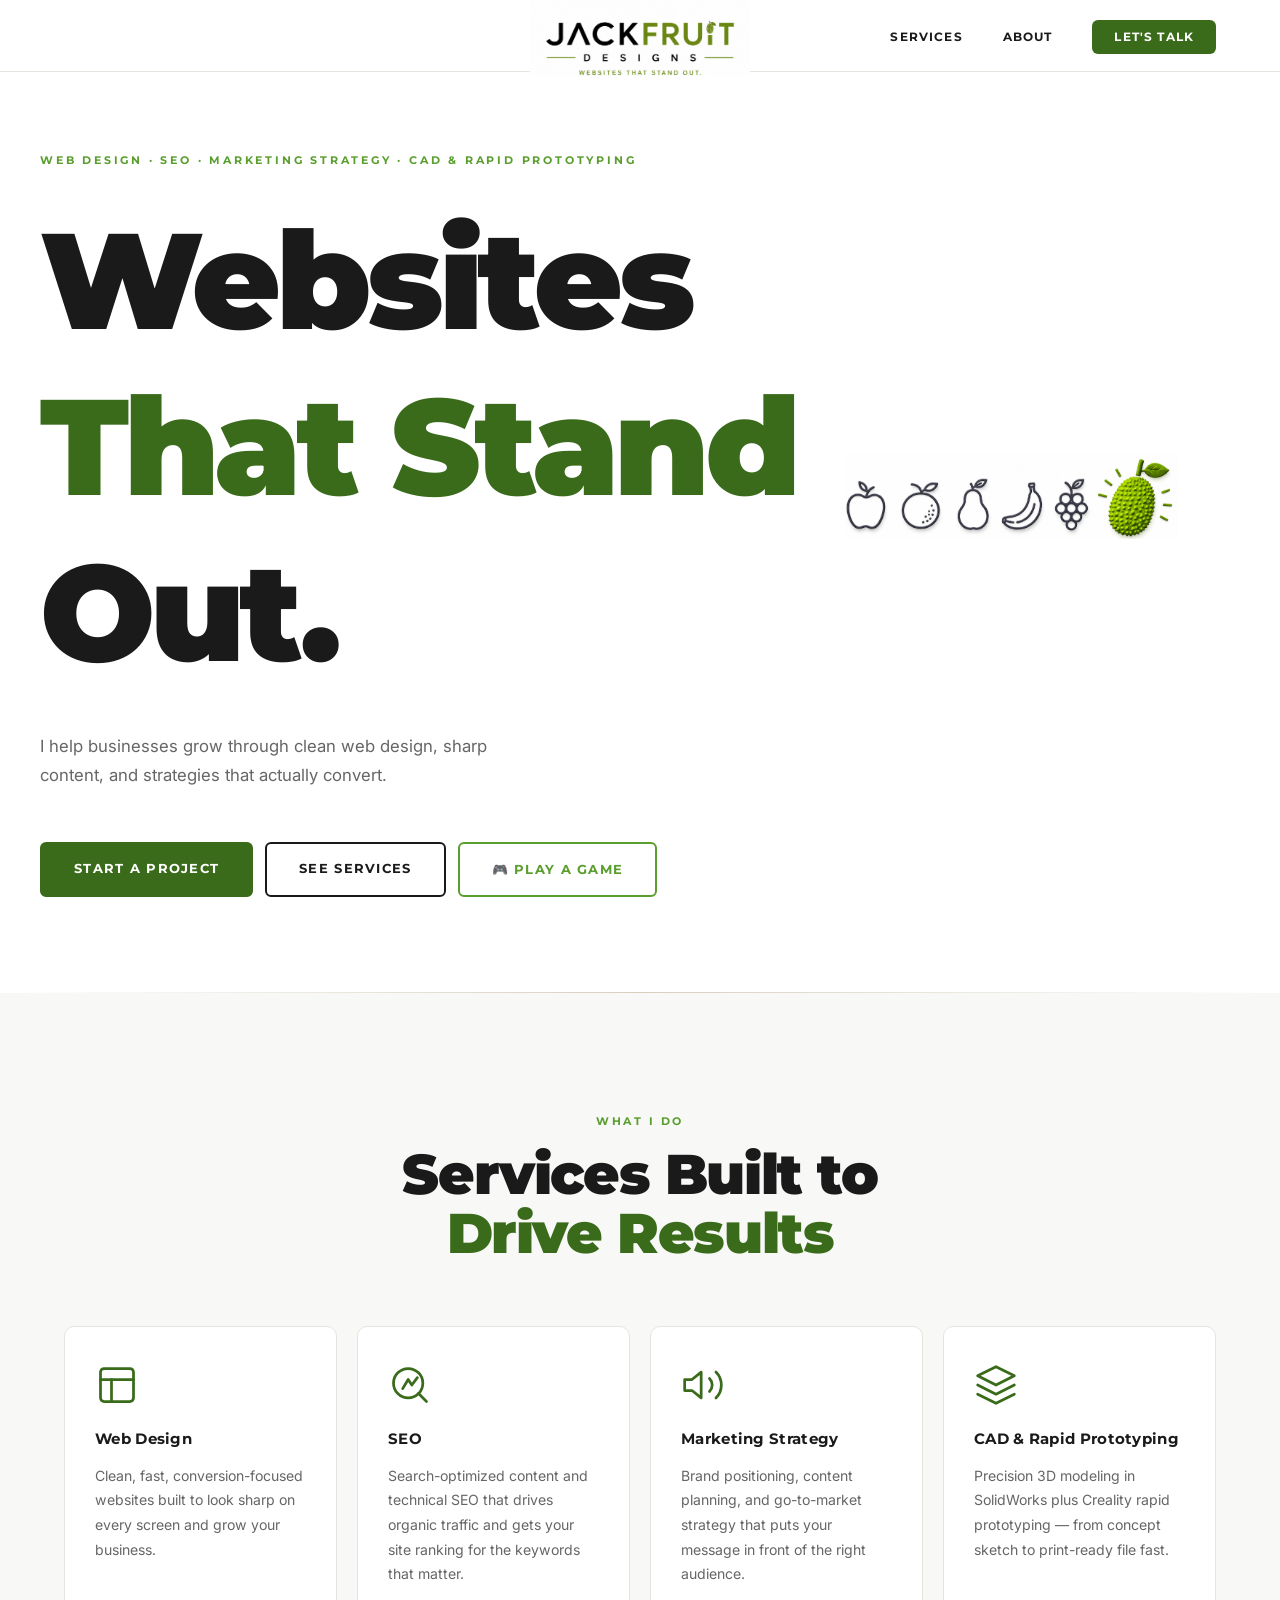
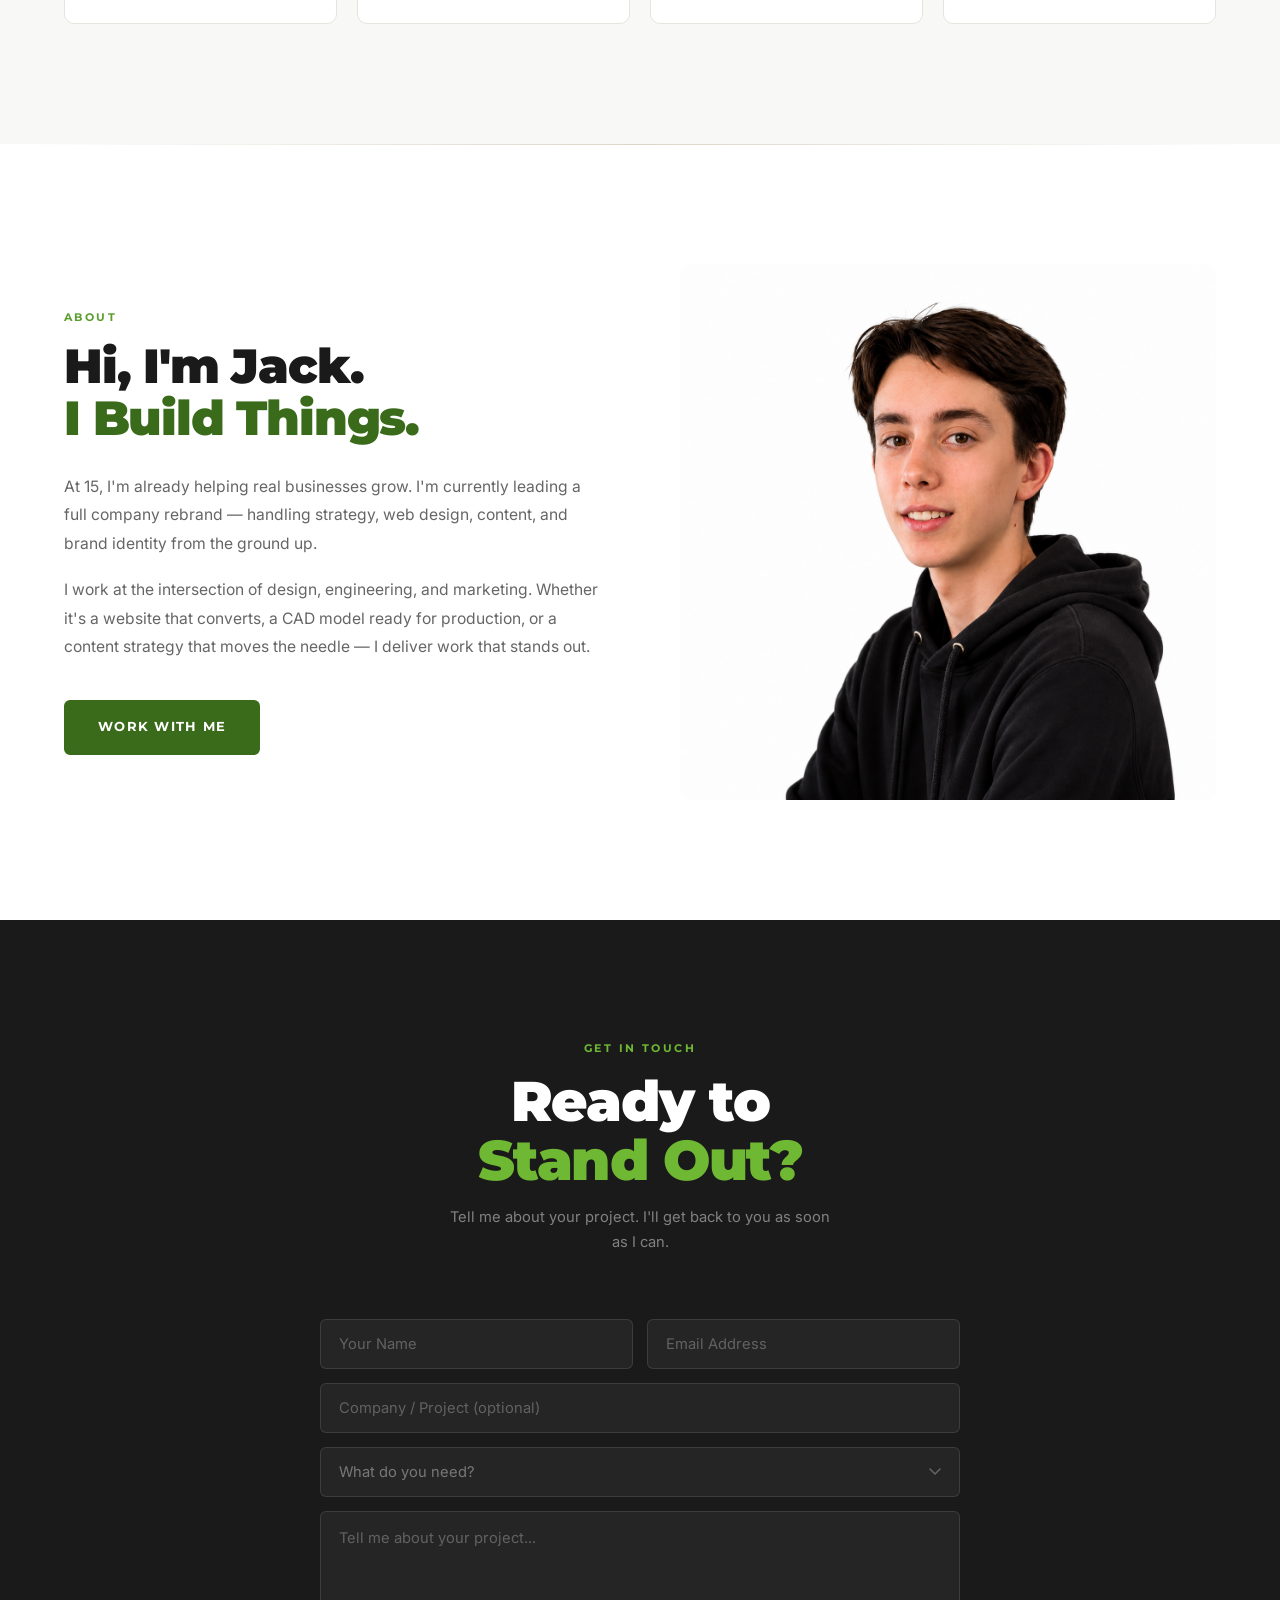
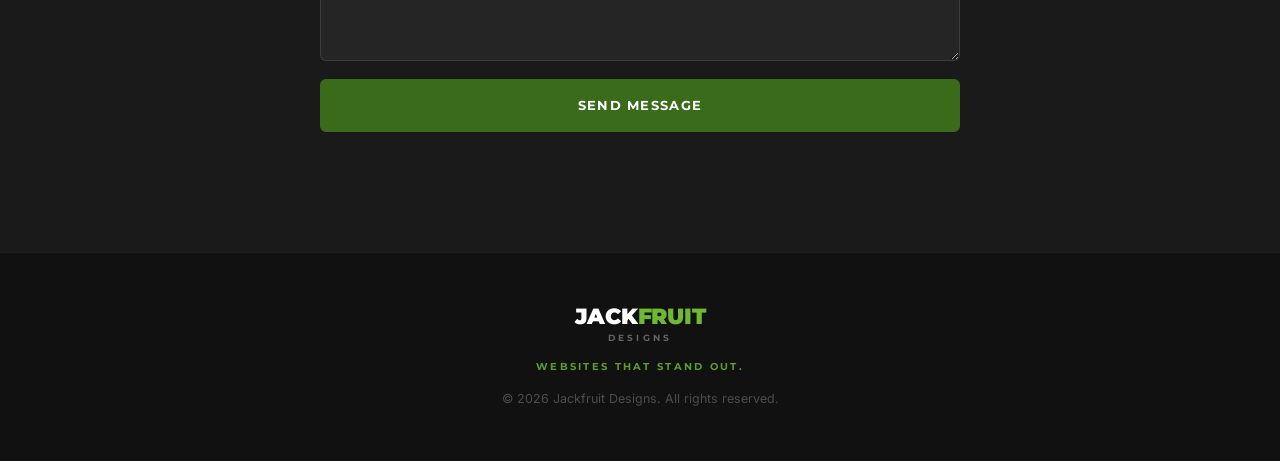
==== commit 619018fd: "Use fruits.png as hero side + game sprite sheet for ghosts and power pellets" ====
--- a/index.html
+++ b/index.html
@@ -45,7 +45,7 @@
     <!-- HERO -->
     <section class="hero" id="home">
         <div class="hero__logo-side" aria-hidden="true">
-            <img src="logo-bg.png" alt="" class="hero__logo-img-full">
+            <img src="fruits.png" alt="" class="hero__logo-img-full">
         </div>
         <div class="hero__inner">
             <div class="hero__content">
--- a/style.css
+++ b/style.css
@@ -297,7 +297,7 @@
 
 .hero__headline {
     font-family: var(--font-heading);
-    font-size: clamp(2.4rem, 5vw, 5.5rem);
+    font-size: clamp(3.5rem, 11vw, 8.5rem);
     font-weight: 900;
     line-height: 1.22;
     letter-spacing: -0.035em;
@@ -378,10 +378,10 @@
 
 .hero__logo-side {
     position: absolute;
-    right: 0;
+    right: 8%;
     top: 50%;
     transform: translateY(-50%);
-    width: 52%;
+    width: 26%;
     z-index: 0;
     pointer-events: none;
 }
@@ -428,7 +428,7 @@
 
 .services__grid {
     display: grid;
-    grid-template-columns: repeat(auto-fill, minmax(290px, 1fr));
+    grid-template-columns: repeat(4, 1fr);
     gap: 20px;
 }
 
@@ -672,13 +672,13 @@
     .nav__hamburger { display: flex; }
 
     .hero    { padding: calc(var(--nav-h) + 60px) 24px 72px; }
-    .hero__inner { flex-direction: column; }
-    .hero__logo-side { width: 100%; max-width: 360px; margin: 0 auto; }
+    .hero__inner { padding-right: 52%; }
+    .hero__logo-side { width: 48%; right: 0; top: 50%; transform: translateY(-50%); }
     .services{ padding: 80px 0; }
     .about   { padding: 80px 0; }
     .contact { padding: 80px 0; }
 
-    .services__grid { grid-template-columns: 1fr; }
+    .services__grid { grid-template-columns: repeat(2, 1fr); }
 
     .about__stats-card {
         display: flex;
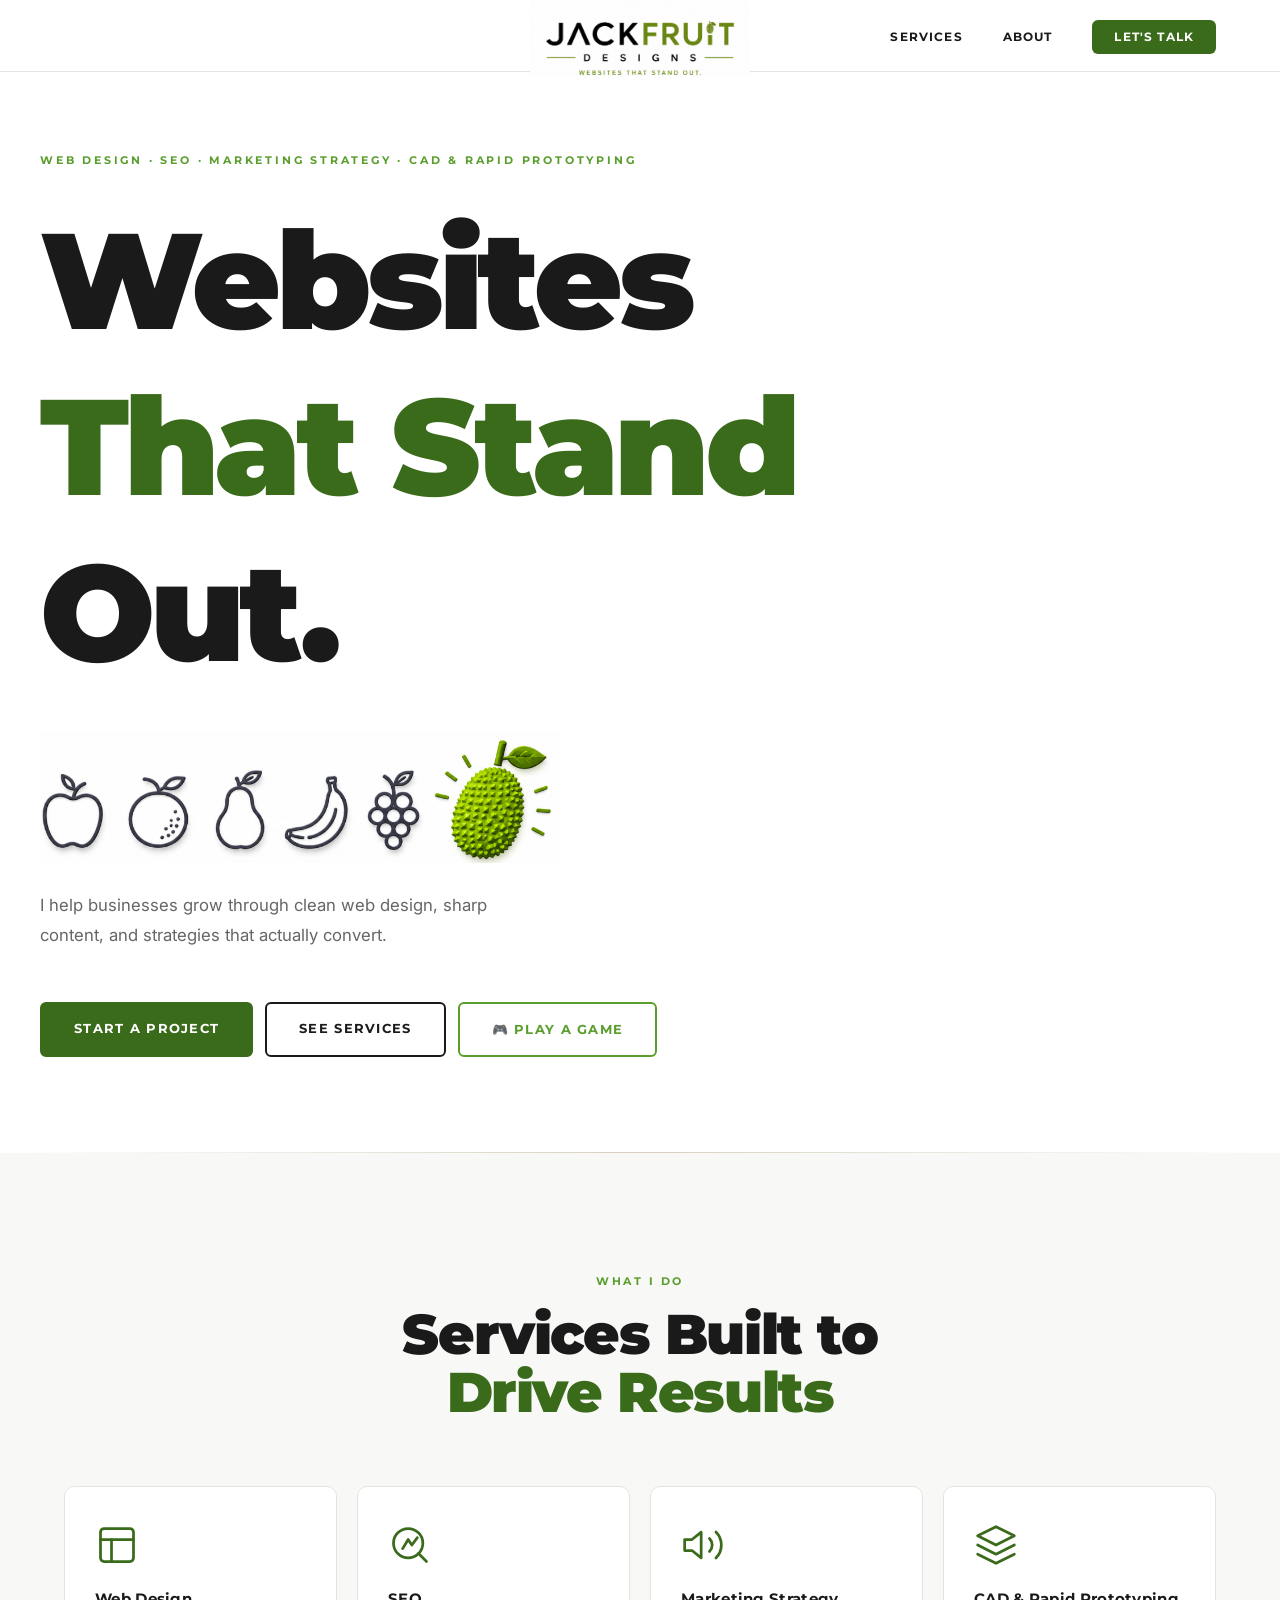
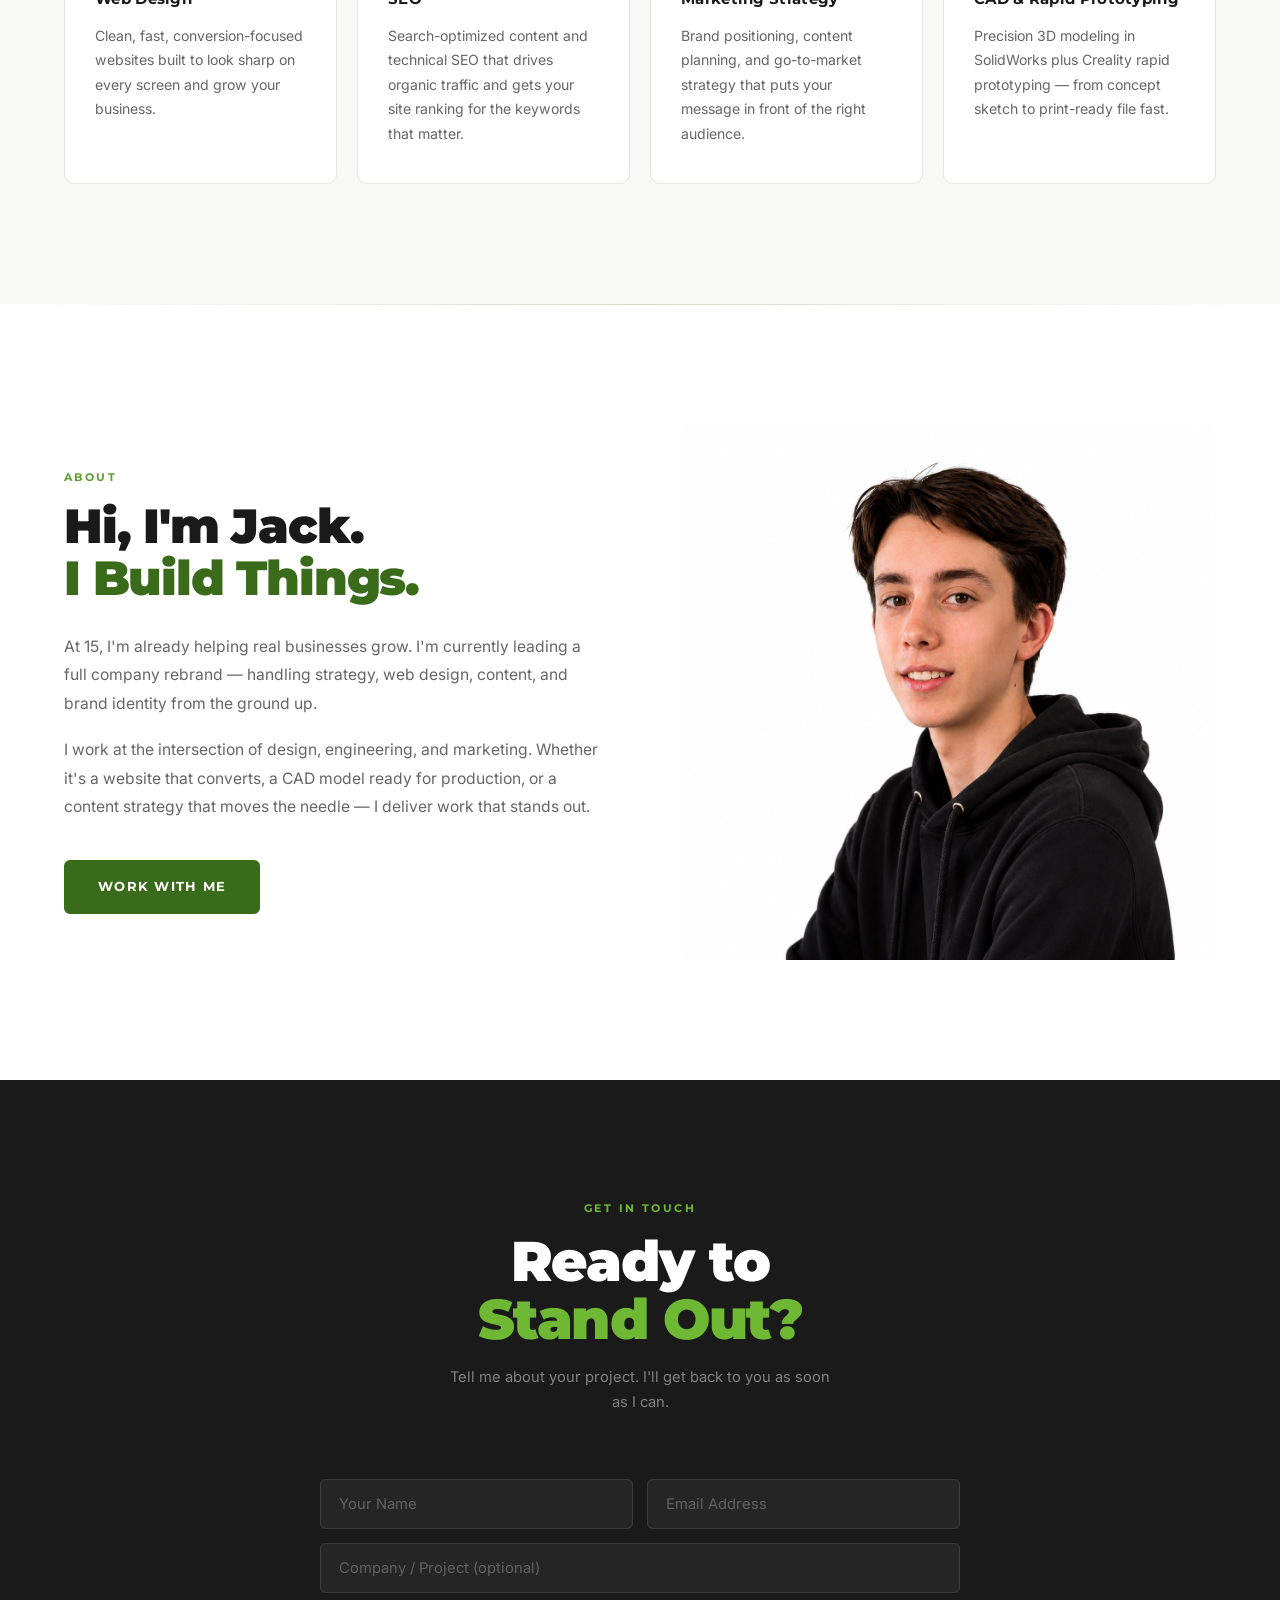
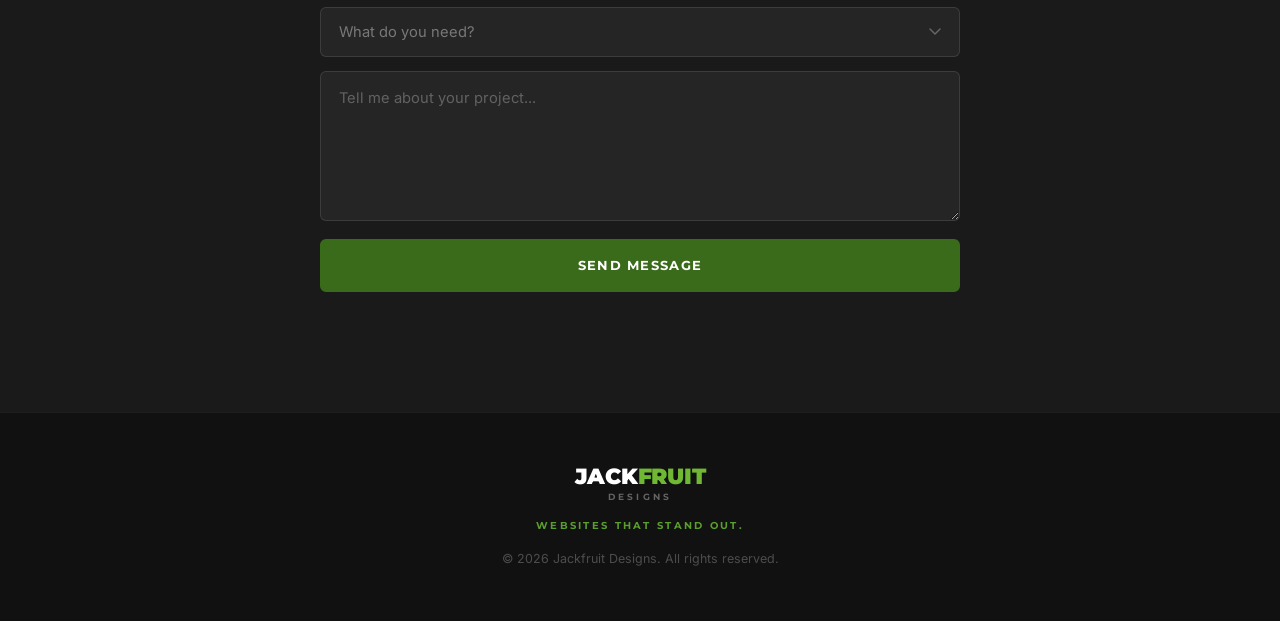
==== commit 0181ce7e: "Move fruits strip between headline and subtitle" ====
--- a/index.html
+++ b/index.html
@@ -44,9 +44,6 @@
 
     <!-- HERO -->
     <section class="hero" id="home">
-        <div class="hero__logo-side" aria-hidden="true">
-            <img src="fruits.png" alt="" class="hero__logo-img-full">
-        </div>
         <div class="hero__inner">
             <div class="hero__content">
                 <p class="hero__eyebrow">Web Design &middot; SEO &middot; Marketing Strategy &middot; CAD &amp; Rapid Prototyping</p>
@@ -56,6 +53,8 @@
                     <span style="white-space:nowrap"><span class="hw text-green">That</span>&nbsp;<span class="hw text-green">Stand</span></span><br>
                     <span class="hw">Out.</span>
                 </h1>
+
+                <img src="fruits.png" alt="Fruit icons" class="hero__fruits-strip">
 
                 <p class="hero__sub">
                     I help businesses grow through clean web design, sharp content,
--- a/style.css
+++ b/style.css
@@ -376,25 +376,12 @@
     transform: translateY(-2px);
 }
 
-.hero__logo-side {
-    position: absolute;
-    right: 8%;
-    top: 50%;
-    transform: translateY(-50%);
-    width: 26%;
-    z-index: 0;
-    pointer-events: none;
-}
-
-.hero__logo-img-full {
+.hero__fruits-strip {
     width: 100%;
+    max-width: 520px;
     height: auto;
     display: block;
-}
-
-.hero__content {
-    position: relative;
-    z-index: 1;
+    margin: 28px 0;
 }
 
 /* Soft radial glow — echoes the green from the fruit logo */
@@ -672,8 +659,7 @@
     .nav__hamburger { display: flex; }
 
     .hero    { padding: calc(var(--nav-h) + 60px) 24px 72px; }
-    .hero__inner { padding-right: 52%; }
-    .hero__logo-side { width: 48%; right: 0; top: 50%; transform: translateY(-50%); }
+    .hero__fruits-strip { max-width: 340px; }
     .services{ padding: 80px 0; }
     .about   { padding: 80px 0; }
     .contact { padding: 80px 0; }
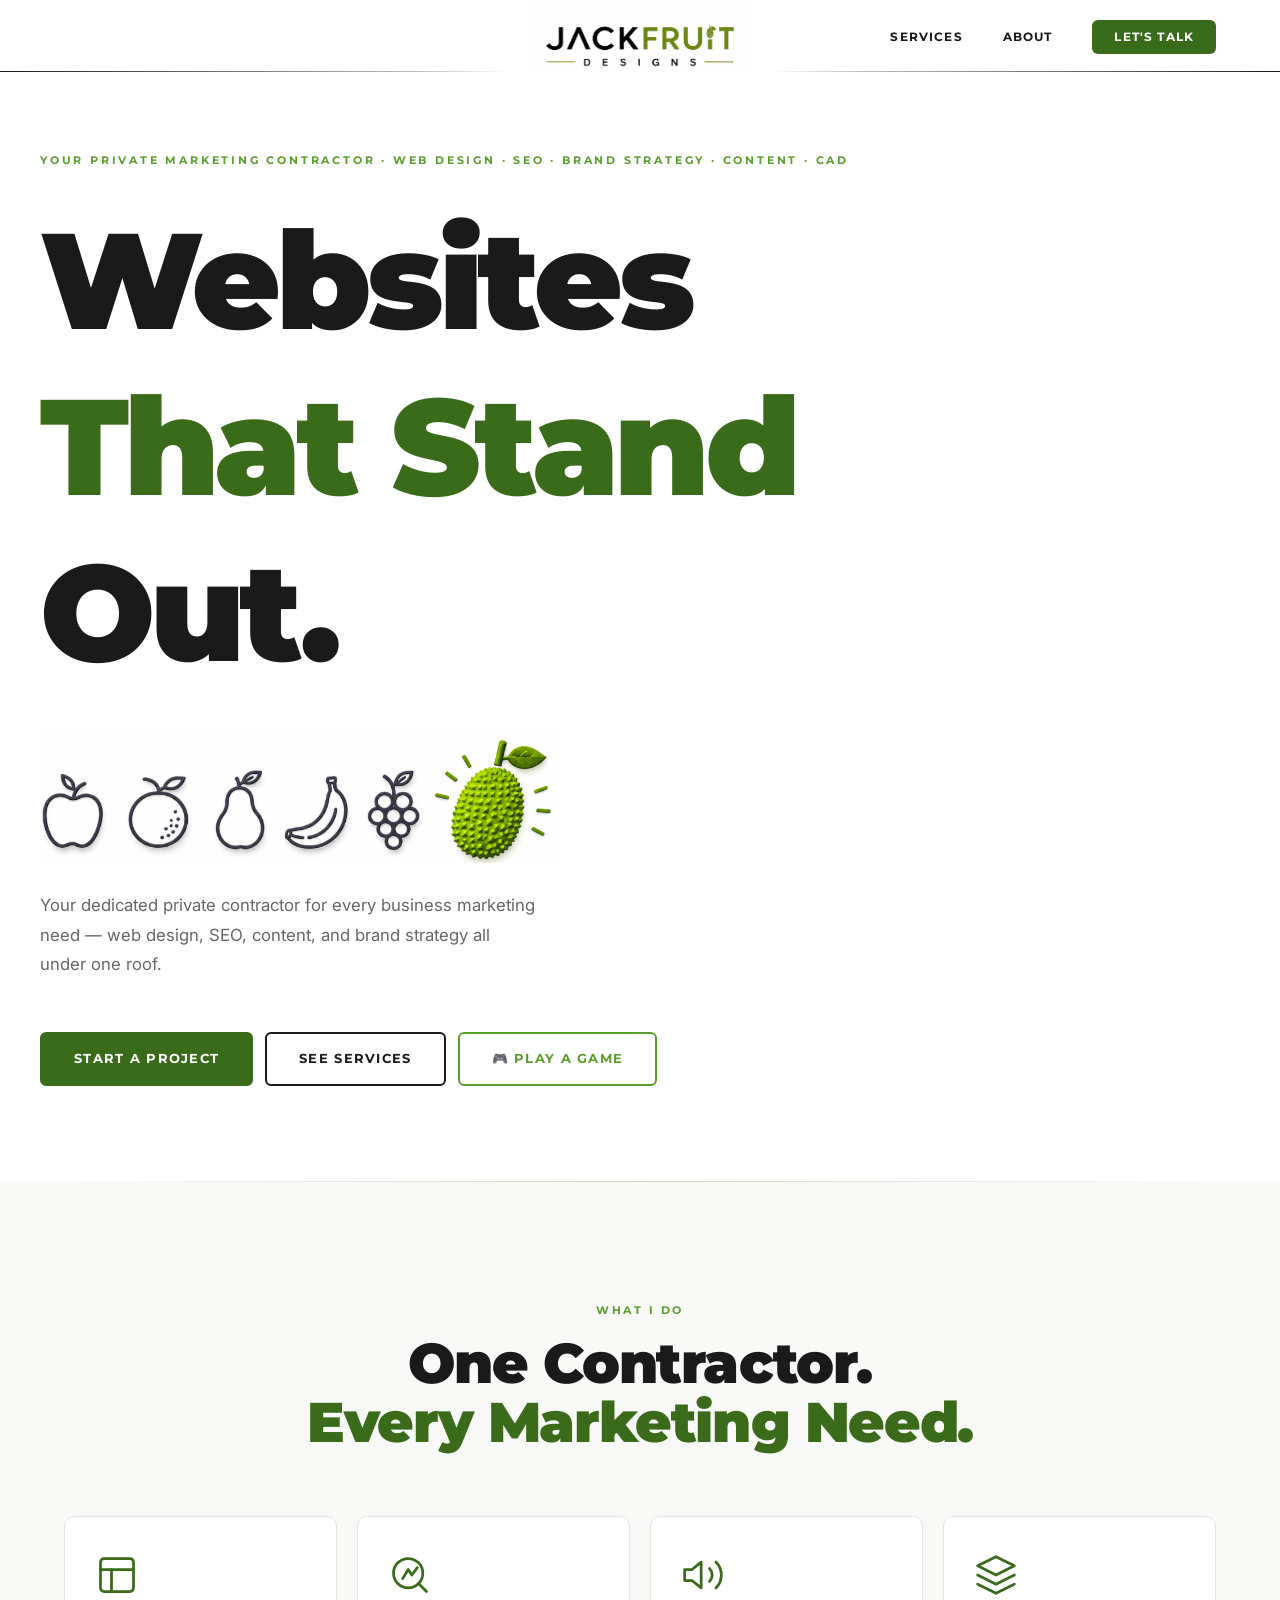
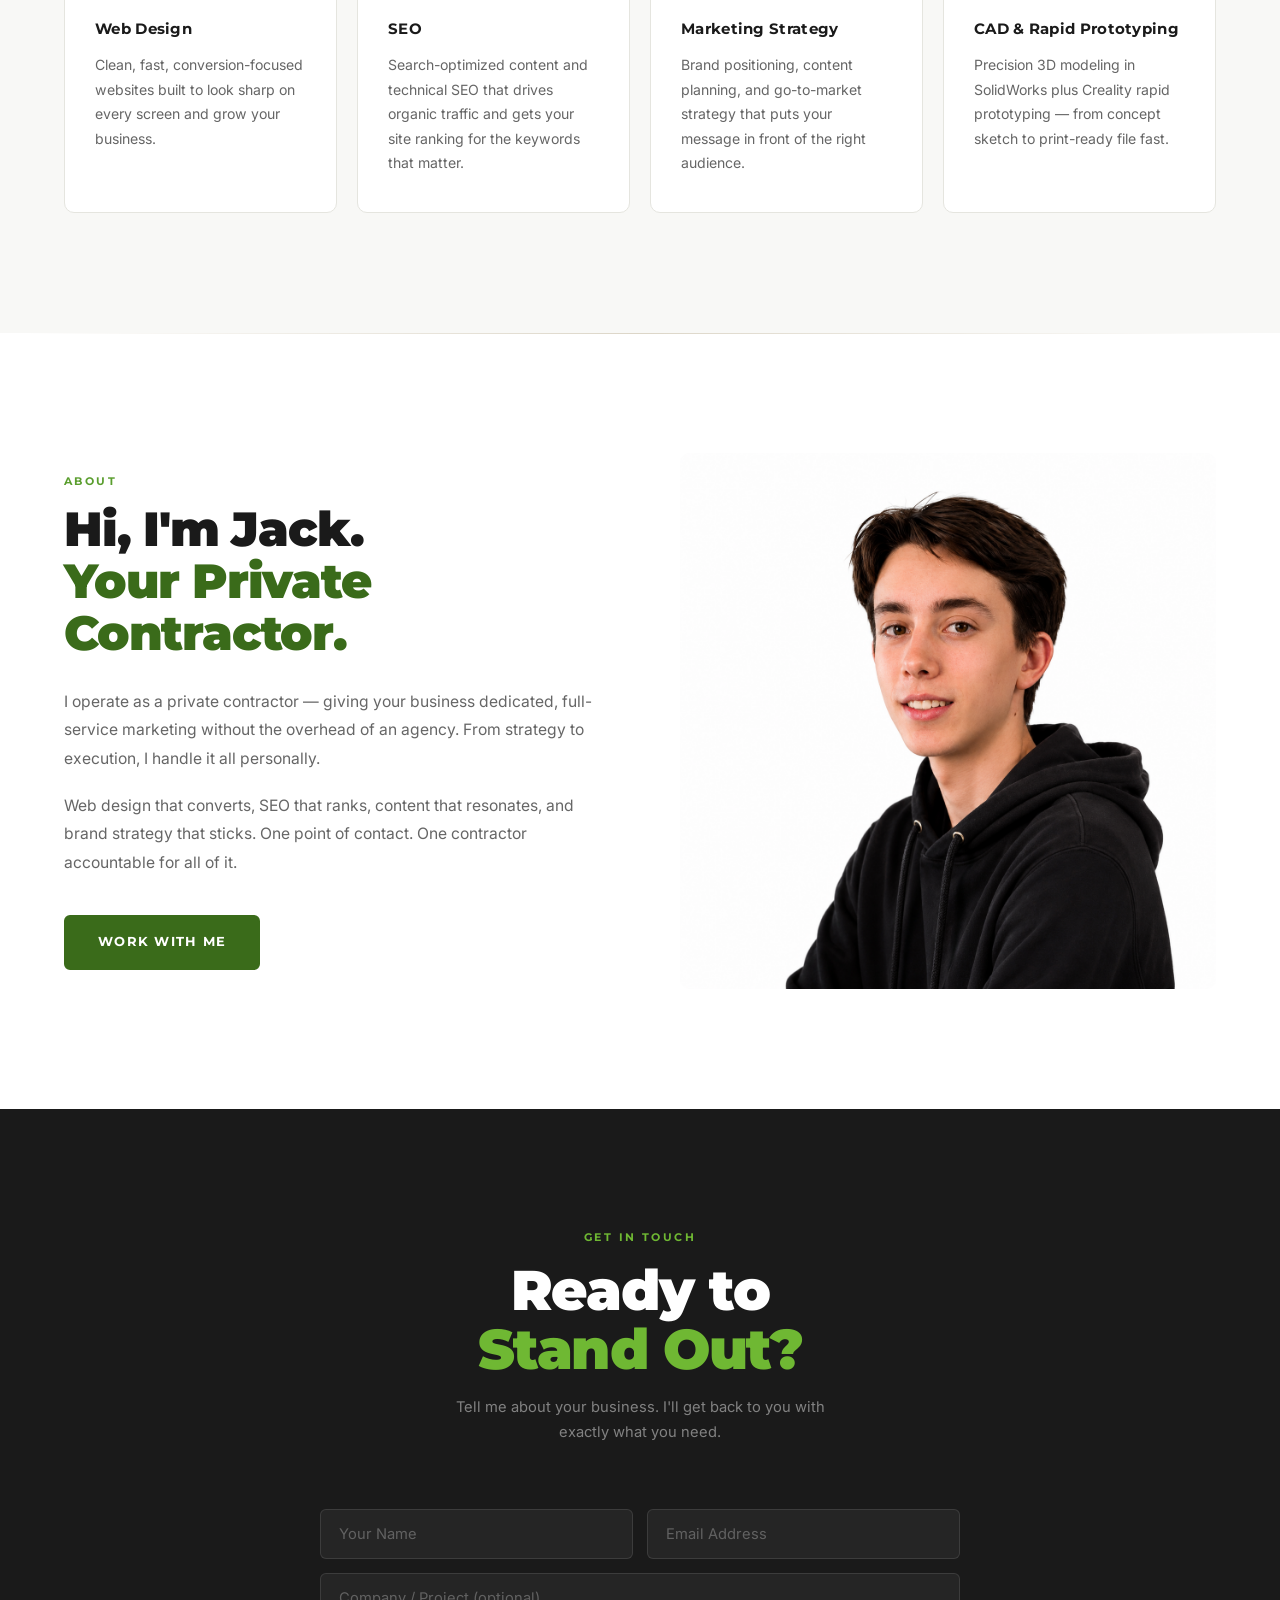
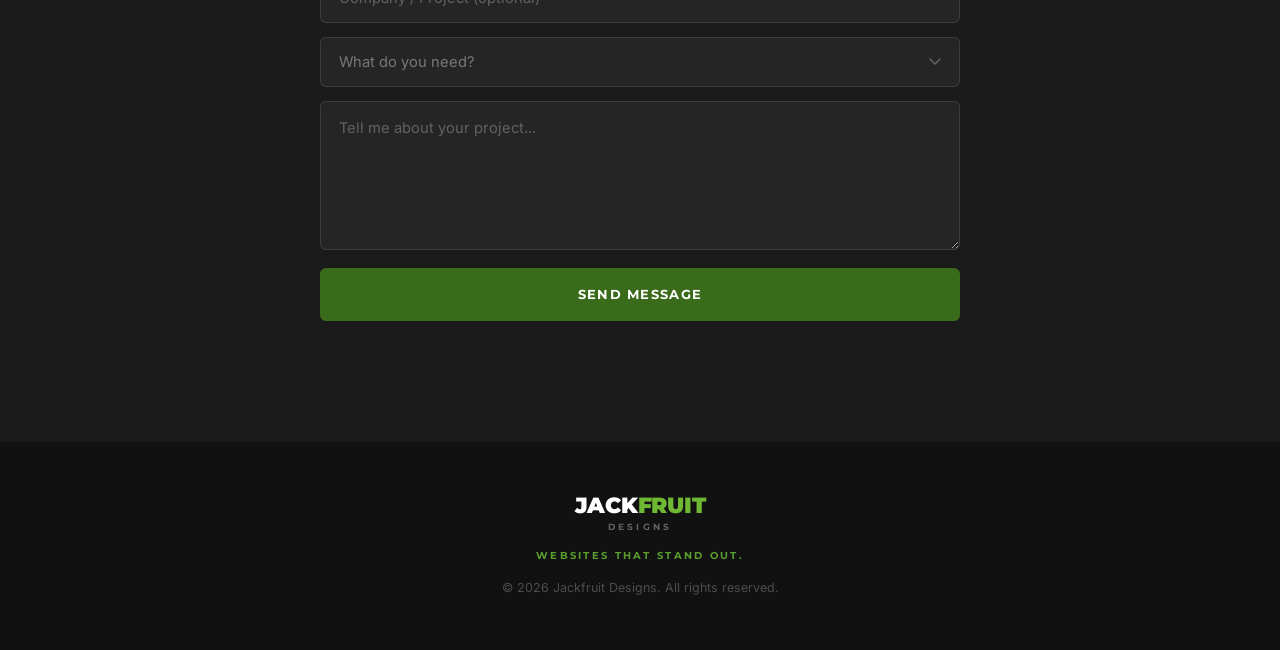
==== commit 476c9415: "Reframe marketing copy: private contractor for all business marketing needs" ====
--- a/index.html
+++ b/index.html
@@ -4,7 +4,7 @@
     <meta charset="UTF-8">
     <meta name="viewport" content="width=device-width, initial-scale=1.0">
     <title>Jackfruit Designs — Websites That Stand Out</title>
-    <meta name="description" content="Jack — web design, lead generation, content creation, business strategy, CAD, and 3D printing services. Websites that stand out.">
+    <meta name="description" content="Jackfruit Designs — your private marketing contractor for web design, SEO, content, and brand strategy. One dedicated contractor for all your business marketing needs.">
     <link rel="preconnect" href="https://fonts.googleapis.com">
     <link rel="preconnect" href="https://fonts.gstatic.com" crossorigin>
     <link href="https://fonts.googleapis.com/css2?family=Montserrat:wght@400;600;700;900&family=Inter:wght@300;400;500&display=swap" rel="stylesheet">
@@ -46,7 +46,7 @@
     <section class="hero" id="home">
         <div class="hero__inner">
             <div class="hero__content">
-                <p class="hero__eyebrow">Web Design &middot; SEO &middot; Marketing Strategy &middot; CAD &amp; Rapid Prototyping</p>
+                <p class="hero__eyebrow">Your Private Marketing Contractor &middot; Web Design &middot; SEO &middot; Brand Strategy &middot; Content &middot; CAD</p>
 
                 <h1 class="hero__headline">
                     <span class="hw">Websites</span><br>
@@ -57,8 +57,8 @@
                 <img src="fruits.png" alt="Fruit icons" class="hero__fruits-strip">
 
                 <p class="hero__sub">
-                    I help businesses grow through clean web design, sharp content,
-                    and strategies that actually convert.
+                    Your dedicated private contractor for every business marketing need —
+                    web design, SEO, content, and brand strategy all under one roof.
                 </p>
                 <div class="hero__actions">
                     <a href="#contact" class="btn btn--primary">Start a Project</a>
@@ -74,7 +74,7 @@
         <div class="container">
             <div class="section-header">
                 <p class="eyebrow">What I Do</p>
-                <h2>Services Built to<br><span class="text-green">Drive Results</span></h2>
+                <h2>One Contractor.<br><span class="text-green">Every Marketing Need.</span></h2>
             </div>
             <div class="services__grid">
 
@@ -131,12 +131,12 @@
         <div class="container about__inner">
             <div class="about__text">
                 <p class="eyebrow">About</p>
-                <h2>Hi, I'm Jack.<br><span class="text-green">I Build Things.</span></h2>
+                <h2>Hi, I'm Jack.<br><span class="text-green">Your Private Contractor.</span></h2>
                 <p class="about__body">
-                    At 15, I'm already helping real businesses grow. I'm currently leading a full company rebrand — handling strategy, web design, content, and brand identity from the ground up.
+                    I operate as a private contractor — giving your business dedicated, full-service marketing without the overhead of an agency. From strategy to execution, I handle it all personally.
                 </p>
                 <p class="about__body">
-                    I work at the intersection of design, engineering, and marketing. Whether it's a website that converts, a CAD model ready for production, or a content strategy that moves the needle — I deliver work that stands out.
+                    Web design that converts, SEO that ranks, content that resonates, and brand strategy that sticks. One point of contact. One contractor accountable for all of it.
                 </p>
                 <a href="#contact" class="btn btn--primary">Work With Me</a>
             </div>
@@ -152,7 +152,7 @@
             <div class="section-header">
                 <p class="eyebrow eyebrow--bright">Get In Touch</p>
                 <h2 class="contact__heading">Ready to<br><span class="text-green-bright">Stand Out?</span></h2>
-                <p class="contact__sub">Tell me about your project. I'll get back to you as soon as I can.</p>
+                <p class="contact__sub">Tell me about your business. I'll get back to you with exactly what you need.</p>
             </div>
             <form class="contact__form" id="contactForm" novalidate>
                 <div class="form-row">
--- a/style.css
+++ b/style.css
@@ -144,11 +144,24 @@
     inset: 0 0 auto 0;
     z-index: 200;
     height: var(--nav-h);
-    background: rgba(255,255,255,0.96);
-    backdrop-filter: blur(12px);
-    -webkit-backdrop-filter: blur(12px);
-    border-bottom: 1px solid var(--gray-200);
+    background: #ffffff;
     transition: box-shadow 0.2s;
+    overflow: hidden;
+}
+.nav::after {
+    content: '';
+    position: absolute;
+    bottom: 0; left: 0; right: 0;
+    height: 1px;
+    background: linear-gradient(
+        to right,
+        var(--black) 0%,
+        rgba(26,26,26,0.3) 32%,
+        transparent 40%,
+        transparent 60%,
+        rgba(26,26,26,0.3) 68%,
+        var(--black) 100%
+    );
 }
 .nav.scrolled { box-shadow: 0 2px 24px rgba(0,0,0,0.07); }
 
@@ -168,13 +181,13 @@
     text-decoration: none;
     position: absolute;
     left: 50%;
+    bottom: 0;
     transform: translateX(-50%);
-    flex-shrink: 0;
 }
 
 .nav__logo-crop {
     width: 220px;
-    height: 80px;
+    height: var(--nav-h);
     overflow: hidden;
     display: block;
 }
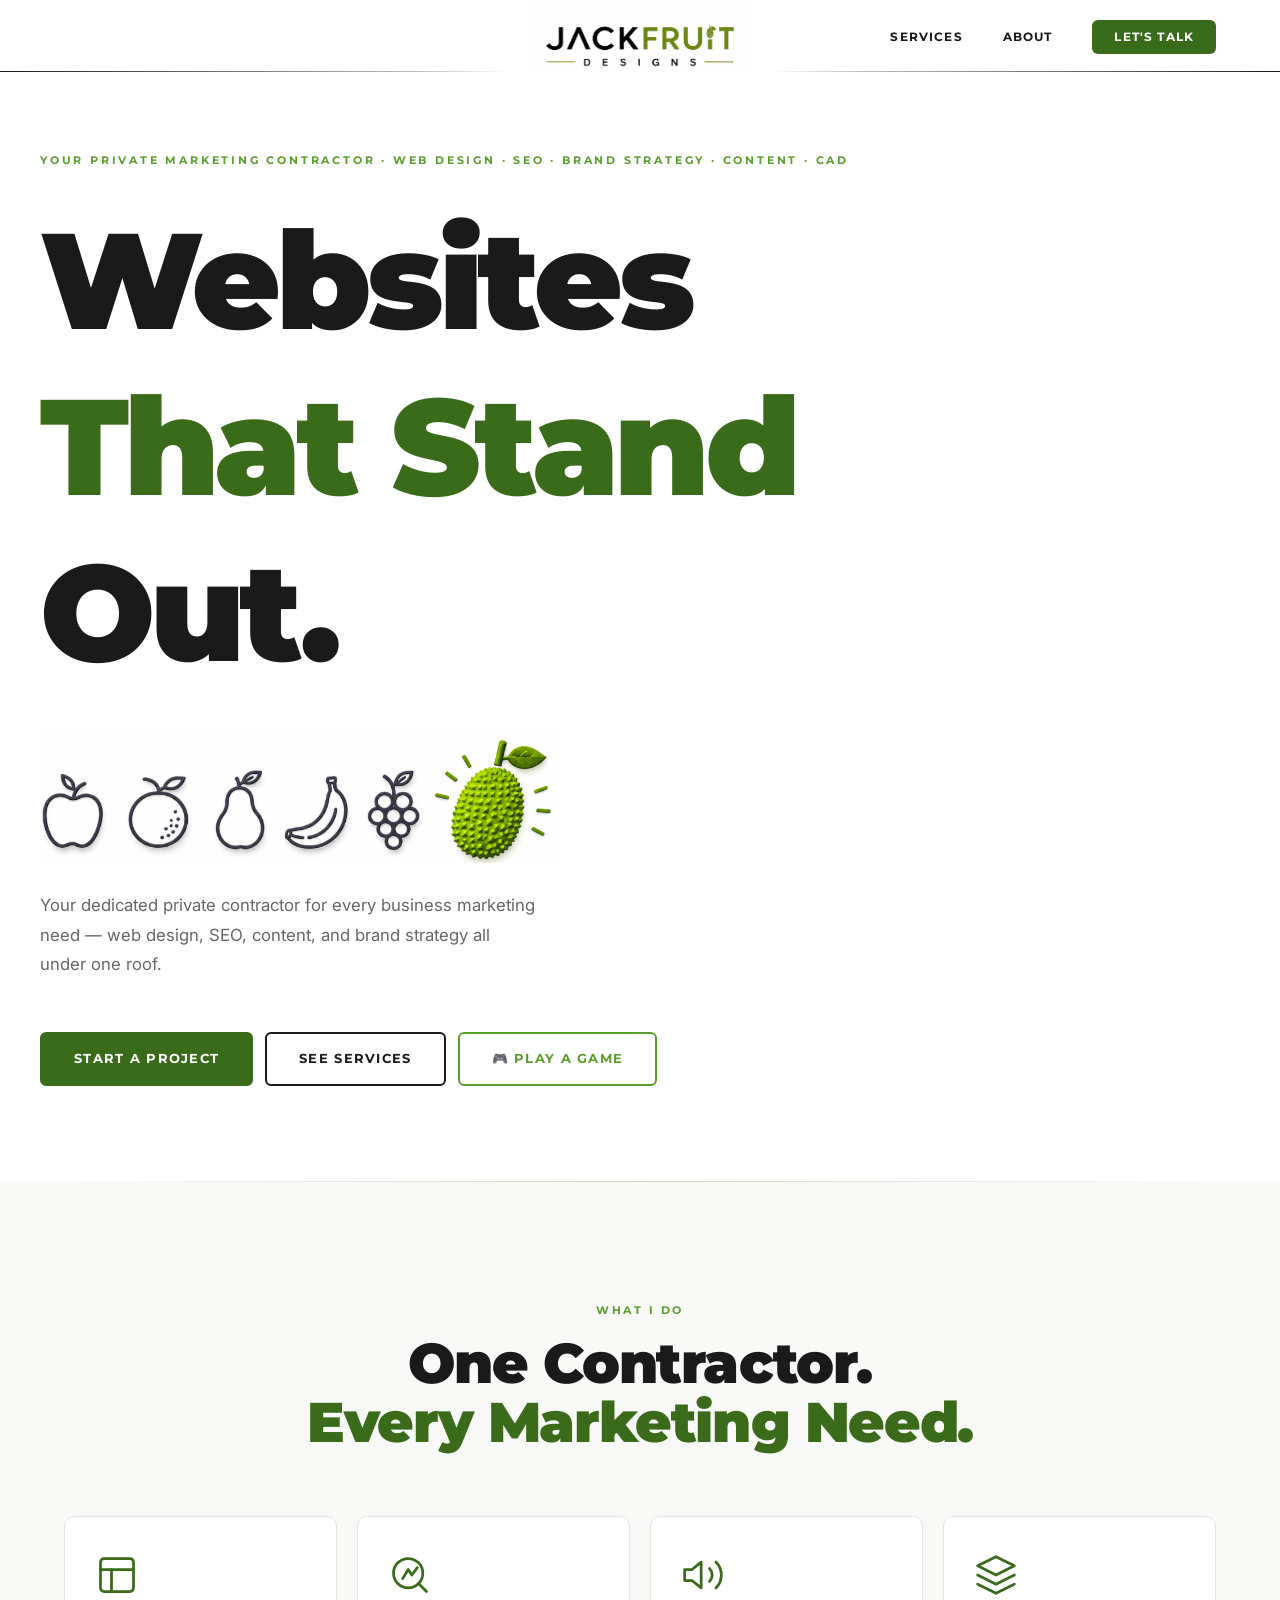
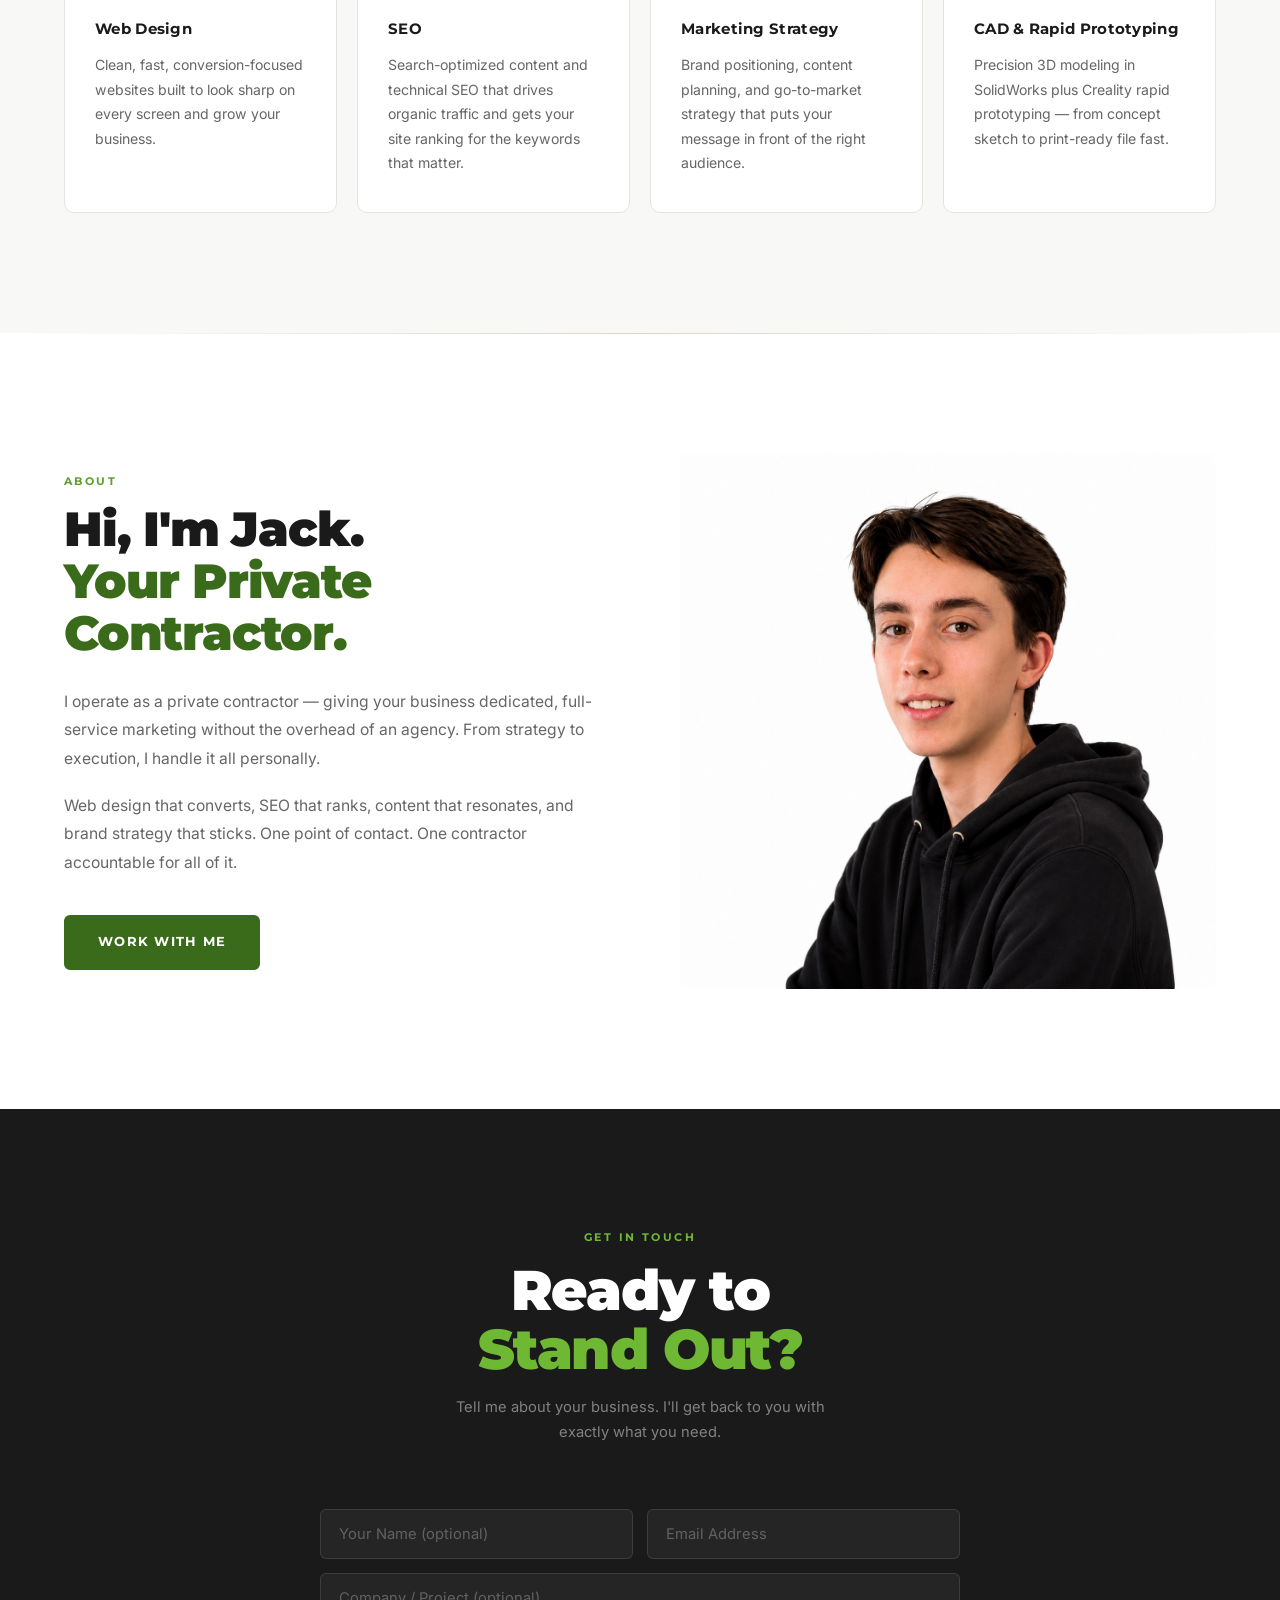
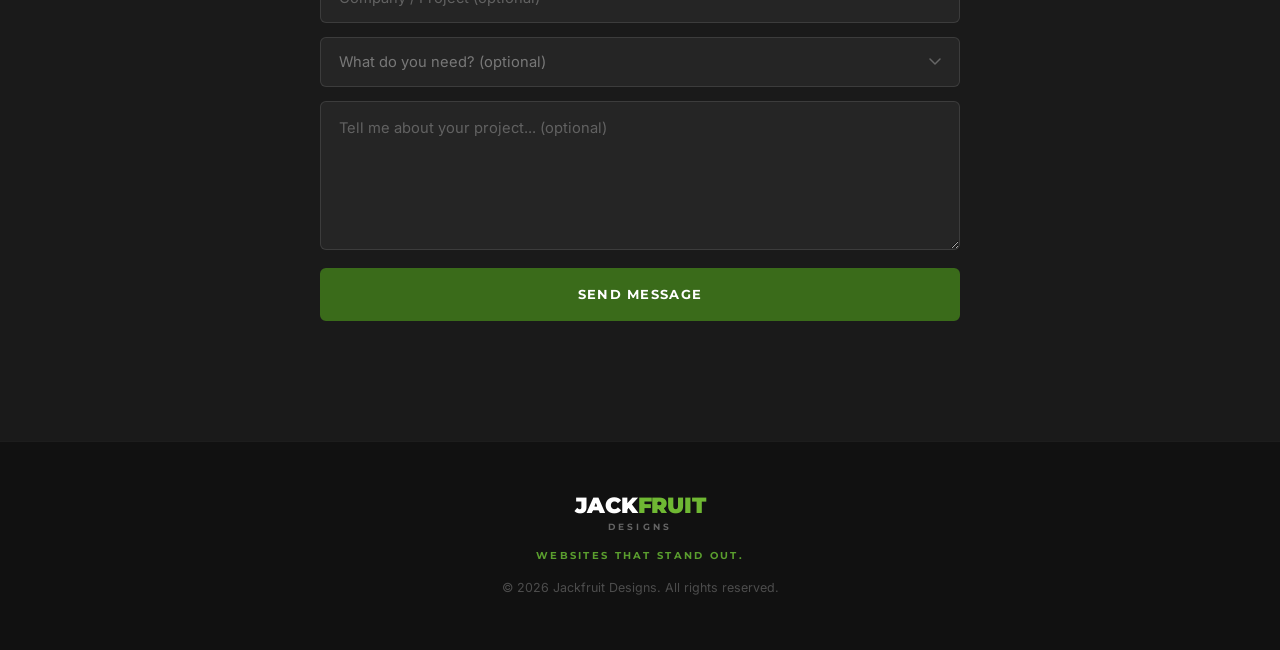
==== commit 2b86bac3: "Contact form: only email required, all other fields optional" ====
--- a/index.html
+++ b/index.html
@@ -156,19 +156,19 @@
             </div>
             <form class="contact__form" id="contactForm" novalidate>
                 <div class="form-row">
-                    <input type="text" name="name" placeholder="Your Name" required autocomplete="name">
+                    <input type="text" name="name" placeholder="Your Name (optional)" autocomplete="name">
                     <input type="email" name="email" placeholder="Email Address" required autocomplete="email">
                 </div>
                 <input type="text" name="company" placeholder="Company / Project (optional)" autocomplete="organization">
-                <select name="service" required>
-                    <option value="" disabled selected>What do you need?</option>
+                <select name="service">
+                    <option value="" disabled selected>What do you need? (optional)</option>
                     <option>Web Design</option>
                     <option>SEO</option>
                     <option>Marketing Strategy</option>
                     <option>CAD &amp; Rapid Prototyping</option>
                     <option>Multiple Services</option>
                 </select>
-                <textarea name="message" placeholder="Tell me about your project..." rows="5" required></textarea>
+                <textarea name="message" placeholder="Tell me about your project... (optional)" rows="5"></textarea>
                 <button type="submit" class="btn btn--primary btn--full">Send Message</button>
             </form>
         </div>
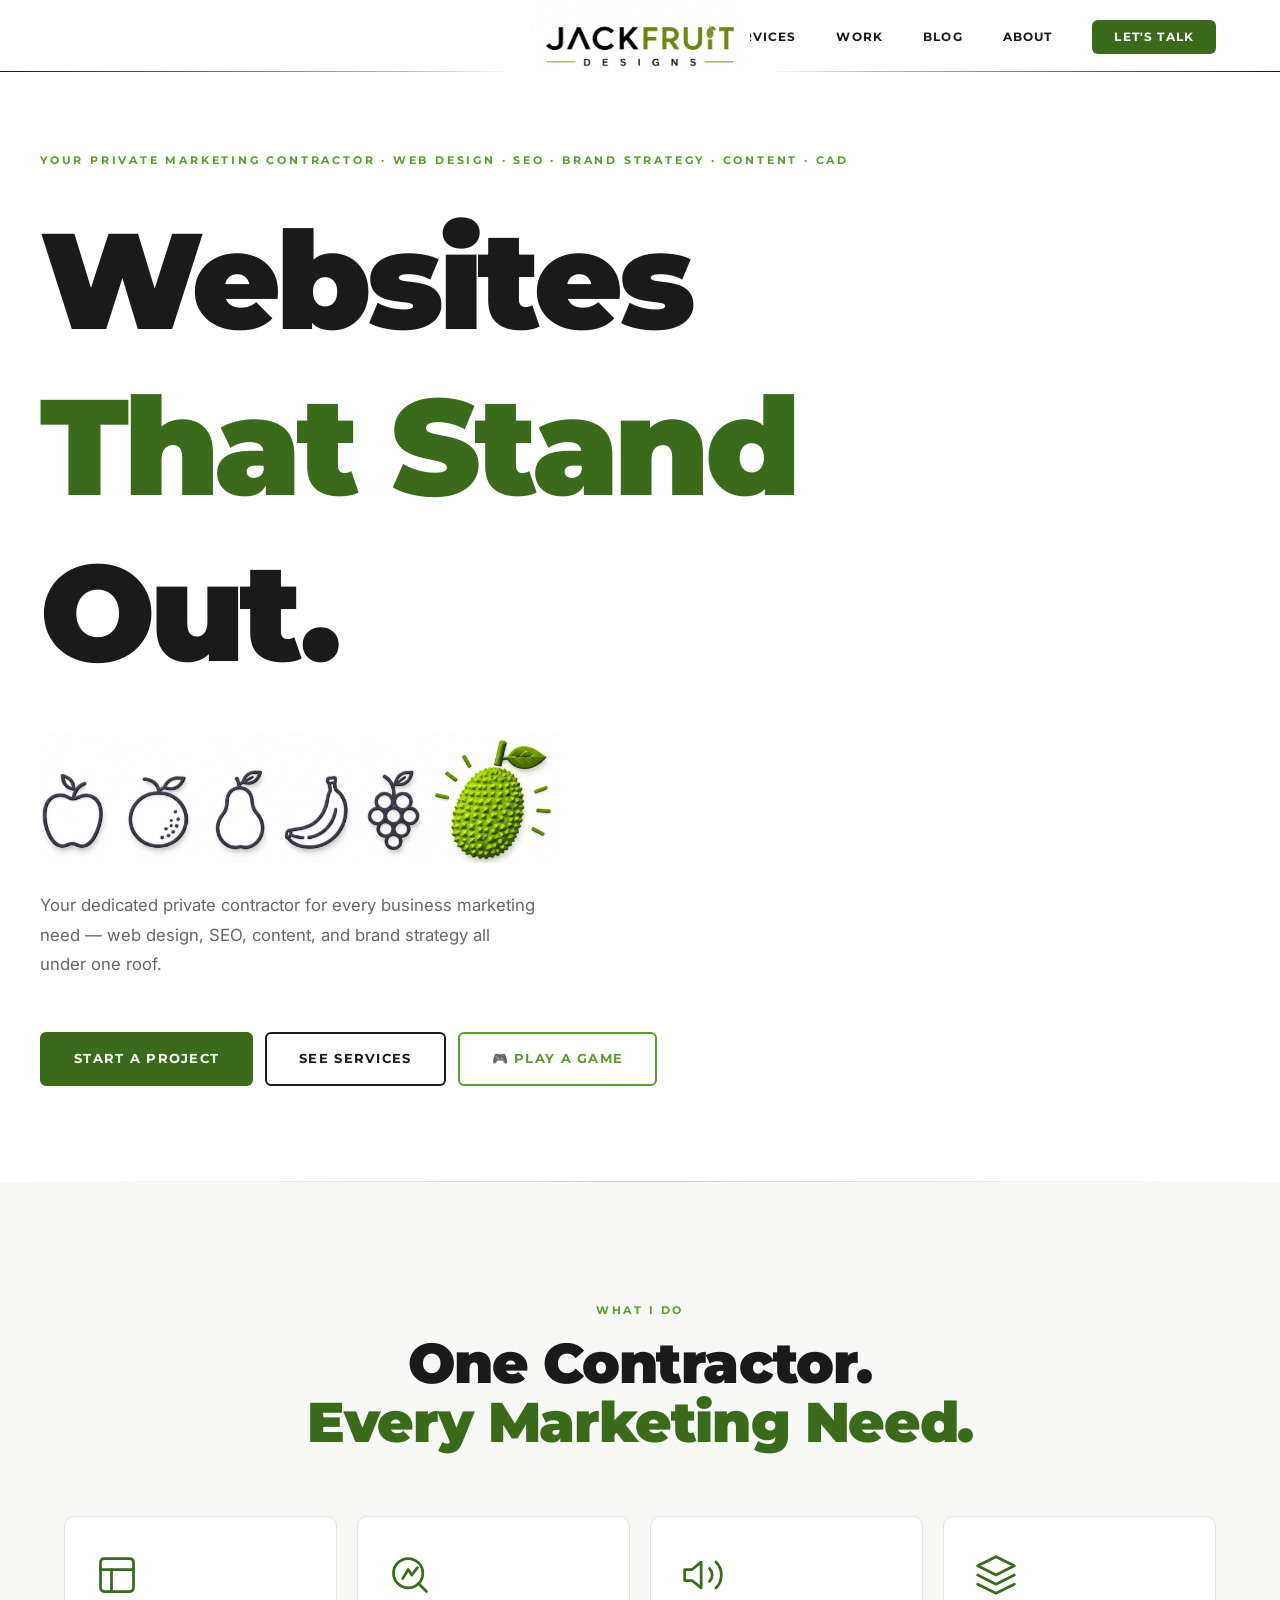
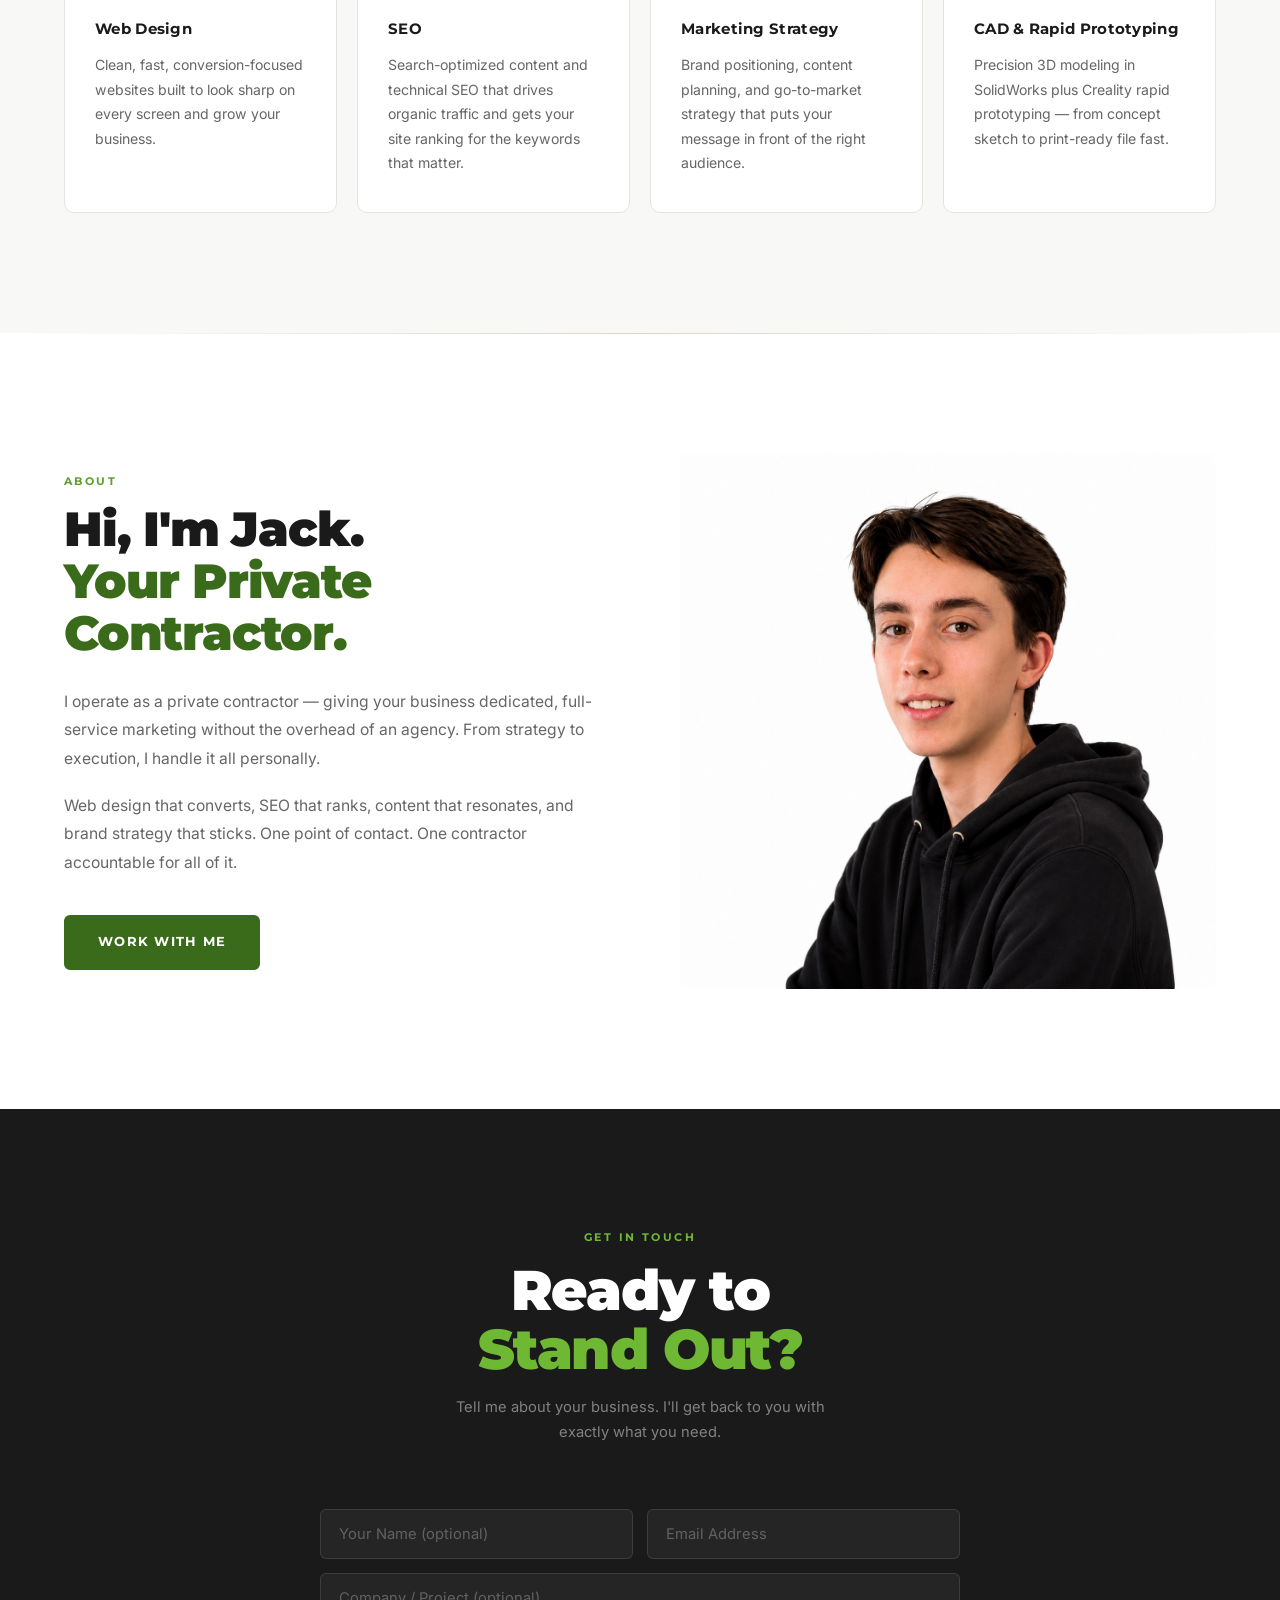
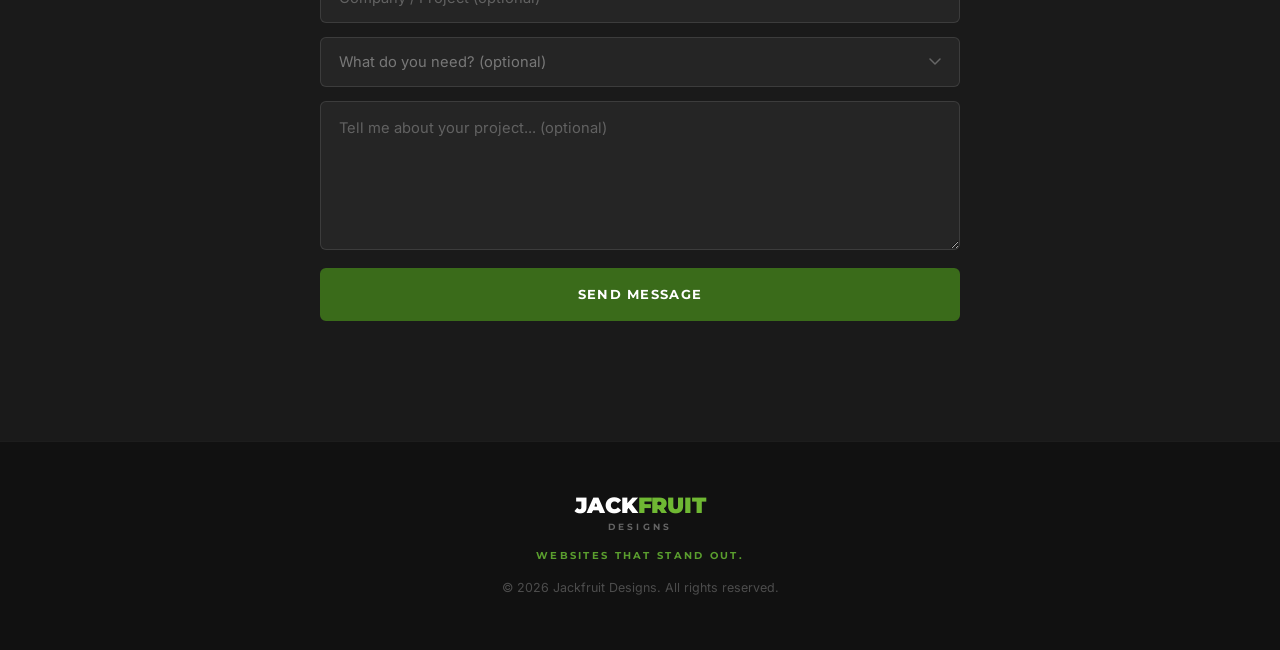
==== commit 0605ab78: "Add blog and case studies pages; update nav" ====
--- a/index.html
+++ b/index.html
@@ -24,6 +24,8 @@
             </a>
             <ul class="nav__links">
                 <li><a href="#services">Services</a></li>
+                <li><a href="case-studies.html">Work</a></li>
+                <li><a href="blog.html">Blog</a></li>
                 <li><a href="#about">About</a></li>
                 <li><a href="#contact" class="nav__cta">Let's Talk</a></li>
             </ul>
@@ -37,6 +39,8 @@
     <div class="mobile-menu" id="mobileMenu">
         <ul>
             <li><a href="#services">Services</a></li>
+            <li><a href="case-studies.html">Work</a></li>
+            <li><a href="blog.html">Blog</a></li>
             <li><a href="#about">About</a></li>
             <li><a href="#contact">Let's Talk</a></li>
         </ul>
--- a/style.css
+++ b/style.css
@@ -694,3 +694,287 @@
     .hero__actions { flex-direction: column; }
     .btn { text-align: center; }
 }
+
+/* ── Inner-page hero ────────────────────────── */
+.page-hero {
+    padding: calc(var(--nav-h) + 72px) 0 72px;
+    background: var(--white);
+    position: relative;
+}
+.page-hero::after {
+    content: '';
+    position: absolute;
+    bottom: 0; left: 24px; right: 24px;
+    height: 1px;
+    background: linear-gradient(90deg, transparent, var(--gold), transparent);
+    opacity: 0.4;
+}
+.page-hero h1 {
+    font-family: var(--font-heading);
+    font-size: clamp(2.8rem, 7vw, 5.5rem);
+    font-weight: 900;
+    line-height: 1.05;
+    letter-spacing: -0.03em;
+    color: var(--black);
+    margin-bottom: 18px;
+}
+.page-hero__sub {
+    font-size: 1.05rem;
+    color: var(--gray-600);
+    max-width: 500px;
+    line-height: 1.75;
+}
+
+/* ── Tags ───────────────────────────────────── */
+.tag {
+    display: inline-block;
+    font-family: var(--font-heading);
+    font-size: 0.62rem;
+    font-weight: 700;
+    letter-spacing: 0.1em;
+    text-transform: uppercase;
+    padding: 4px 11px;
+    border-radius: 100px;
+    background: var(--gray-100);
+    color: var(--gray-600);
+}
+.tag--green {
+    background: rgba(58,107,26,0.1);
+    color: var(--green-dark);
+}
+.tag--dark {
+    background: rgba(26,26,26,0.07);
+    color: var(--black);
+}
+
+/* ── Blog listing ───────────────────────────── */
+.posts-section {
+    background: var(--gray-50);
+    padding: 80px 0 120px;
+}
+
+.posts-grid {
+    display: grid;
+    grid-template-columns: repeat(3, 1fr);
+    gap: 24px;
+}
+
+.post-card {
+    background: var(--white);
+    border: 1px solid var(--gray-200);
+    border-radius: 10px;
+    overflow: hidden;
+    display: flex;
+    flex-direction: column;
+    text-decoration: none;
+    color: inherit;
+    transition: border-color 0.22s, box-shadow 0.22s, transform 0.22s;
+}
+.post-card:hover {
+    border-color: var(--green-mid);
+    box-shadow: 0 8px 36px rgba(58,107,26,0.09);
+    transform: translateY(-4px);
+}
+
+.post-card__thumb {
+    aspect-ratio: 16/9;
+    overflow: hidden;
+}
+.post-card__thumb--1 { background: linear-gradient(135deg, #3A6B1A 0%, #6FB833 100%); }
+.post-card__thumb--2 { background: linear-gradient(135deg, #1A1A1A 0%, #3A6B1A 100%); }
+.post-card__thumb--3 { background: linear-gradient(135deg, #9B8960 0%, #6FB833 100%); }
+
+.post-card__body {
+    padding: 26px 28px 30px;
+    display: flex;
+    flex-direction: column;
+    flex: 1;
+}
+
+.post-card__meta {
+    display: flex;
+    align-items: center;
+    gap: 10px;
+    margin-bottom: 14px;
+}
+
+.post-date {
+    font-family: var(--font-heading);
+    font-size: 0.66rem;
+    font-weight: 600;
+    letter-spacing: 0.1em;
+    text-transform: uppercase;
+    color: var(--gray-400);
+}
+
+.post-card h3 {
+    font-family: var(--font-heading);
+    font-size: 1rem;
+    font-weight: 700;
+    line-height: 1.35;
+    letter-spacing: -0.01em;
+    color: var(--black);
+    margin-bottom: 10px;
+}
+
+.post-card p {
+    font-size: 0.87rem;
+    color: var(--gray-600);
+    line-height: 1.75;
+    flex: 1;
+    margin-bottom: 20px;
+}
+
+.post-card__link {
+    font-family: var(--font-heading);
+    font-size: 0.72rem;
+    font-weight: 700;
+    letter-spacing: 0.08em;
+    text-transform: uppercase;
+    color: var(--green-dark);
+    text-decoration: none;
+    display: inline-flex;
+    align-items: center;
+    gap: 6px;
+    transition: gap 0.2s, color 0.2s;
+}
+.post-card__link::after { content: '→'; }
+.post-card:hover .post-card__link { gap: 10px; color: var(--green-mid); }
+
+/* ── Case studies listing ───────────────────── */
+.cases-section {
+    background: var(--gray-50);
+    padding: 80px 0 120px;
+}
+
+.cases-grid {
+    display: grid;
+    grid-template-columns: repeat(2, 1fr);
+    gap: 32px;
+}
+
+.case-card {
+    background: var(--white);
+    border: 1px solid var(--gray-200);
+    border-radius: 12px;
+    overflow: hidden;
+    text-decoration: none;
+    color: inherit;
+    display: flex;
+    flex-direction: column;
+    transition: border-color 0.22s, box-shadow 0.22s, transform 0.22s;
+}
+.case-card:hover {
+    border-color: var(--green-mid);
+    box-shadow: 0 8px 36px rgba(58,107,26,0.09);
+    transform: translateY(-4px);
+}
+
+.case-card__thumb {
+    aspect-ratio: 16/8;
+    overflow: hidden;
+    position: relative;
+}
+.case-card__thumb--1 { background: linear-gradient(135deg, #1A1A1A 0%, #3A6B1A 80%); }
+.case-card__thumb--2 { background: linear-gradient(135deg, #3A6B1A 0%, #6FB833 100%); }
+.case-card__thumb--3 { background: linear-gradient(135deg, #9B8960 20%, #1A1A1A 100%); }
+
+.case-card__thumb-label {
+    position: absolute;
+    inset: 0;
+    display: flex;
+    align-items: center;
+    justify-content: center;
+    font-family: var(--font-heading);
+    font-size: clamp(1.8rem, 4vw, 2.8rem);
+    font-weight: 900;
+    letter-spacing: -0.02em;
+    color: rgba(255,255,255,0.15);
+    text-transform: uppercase;
+    padding: 24px;
+    text-align: center;
+}
+
+.case-card__body { padding: 32px 36px 36px; flex: 1; display: flex; flex-direction: column; }
+
+.case-card__tags {
+    display: flex;
+    gap: 8px;
+    flex-wrap: wrap;
+    margin-bottom: 16px;
+}
+
+.case-card h3 {
+    font-family: var(--font-heading);
+    font-size: 1.35rem;
+    font-weight: 900;
+    line-height: 1.2;
+    letter-spacing: -0.02em;
+    color: var(--black);
+    margin-bottom: 12px;
+}
+
+.case-card p {
+    font-size: 0.92rem;
+    color: var(--gray-600);
+    line-height: 1.75;
+    margin-bottom: 24px;
+    flex: 1;
+}
+
+.case-card__results {
+    display: flex;
+    gap: 32px;
+    padding: 20px 0;
+    border-top: 1px solid var(--gray-100);
+    border-bottom: 1px solid var(--gray-100);
+    margin-bottom: 22px;
+}
+
+.case-result-stat .stat-num {
+    display: block;
+    font-family: var(--font-heading);
+    font-size: 1.55rem;
+    font-weight: 900;
+    color: var(--green-dark);
+    line-height: 1;
+    margin-bottom: 5px;
+}
+.case-result-stat .stat-lbl {
+    font-family: var(--font-heading);
+    font-size: 0.62rem;
+    font-weight: 600;
+    letter-spacing: 0.12em;
+    text-transform: uppercase;
+    color: var(--gray-400);
+}
+
+.case-card__cta {
+    font-family: var(--font-heading);
+    font-size: 0.72rem;
+    font-weight: 700;
+    letter-spacing: 0.08em;
+    text-transform: uppercase;
+    color: var(--green-dark);
+    display: inline-flex;
+    align-items: center;
+    gap: 6px;
+    transition: gap 0.2s, color 0.2s;
+}
+.case-card__cta::after { content: '→'; }
+.case-card:hover .case-card__cta { gap: 10px; color: var(--green-mid); }
+
+/* ── Responsive — new pages ─────────────────── */
+@media (max-width: 900px) {
+    .cases-grid { grid-template-columns: 1fr; }
+}
+@media (max-width: 768px) {
+    .posts-grid { grid-template-columns: repeat(2, 1fr); }
+    .posts-section, .cases-section { padding: 60px 0 80px; }
+    .page-hero { padding: calc(var(--nav-h) + 48px) 0 52px; }
+    .case-card__body { padding: 24px 24px 28px; }
+}
+@media (max-width: 520px) {
+    .posts-grid { grid-template-columns: 1fr; }
+    .case-card__results { gap: 20px; }
+}
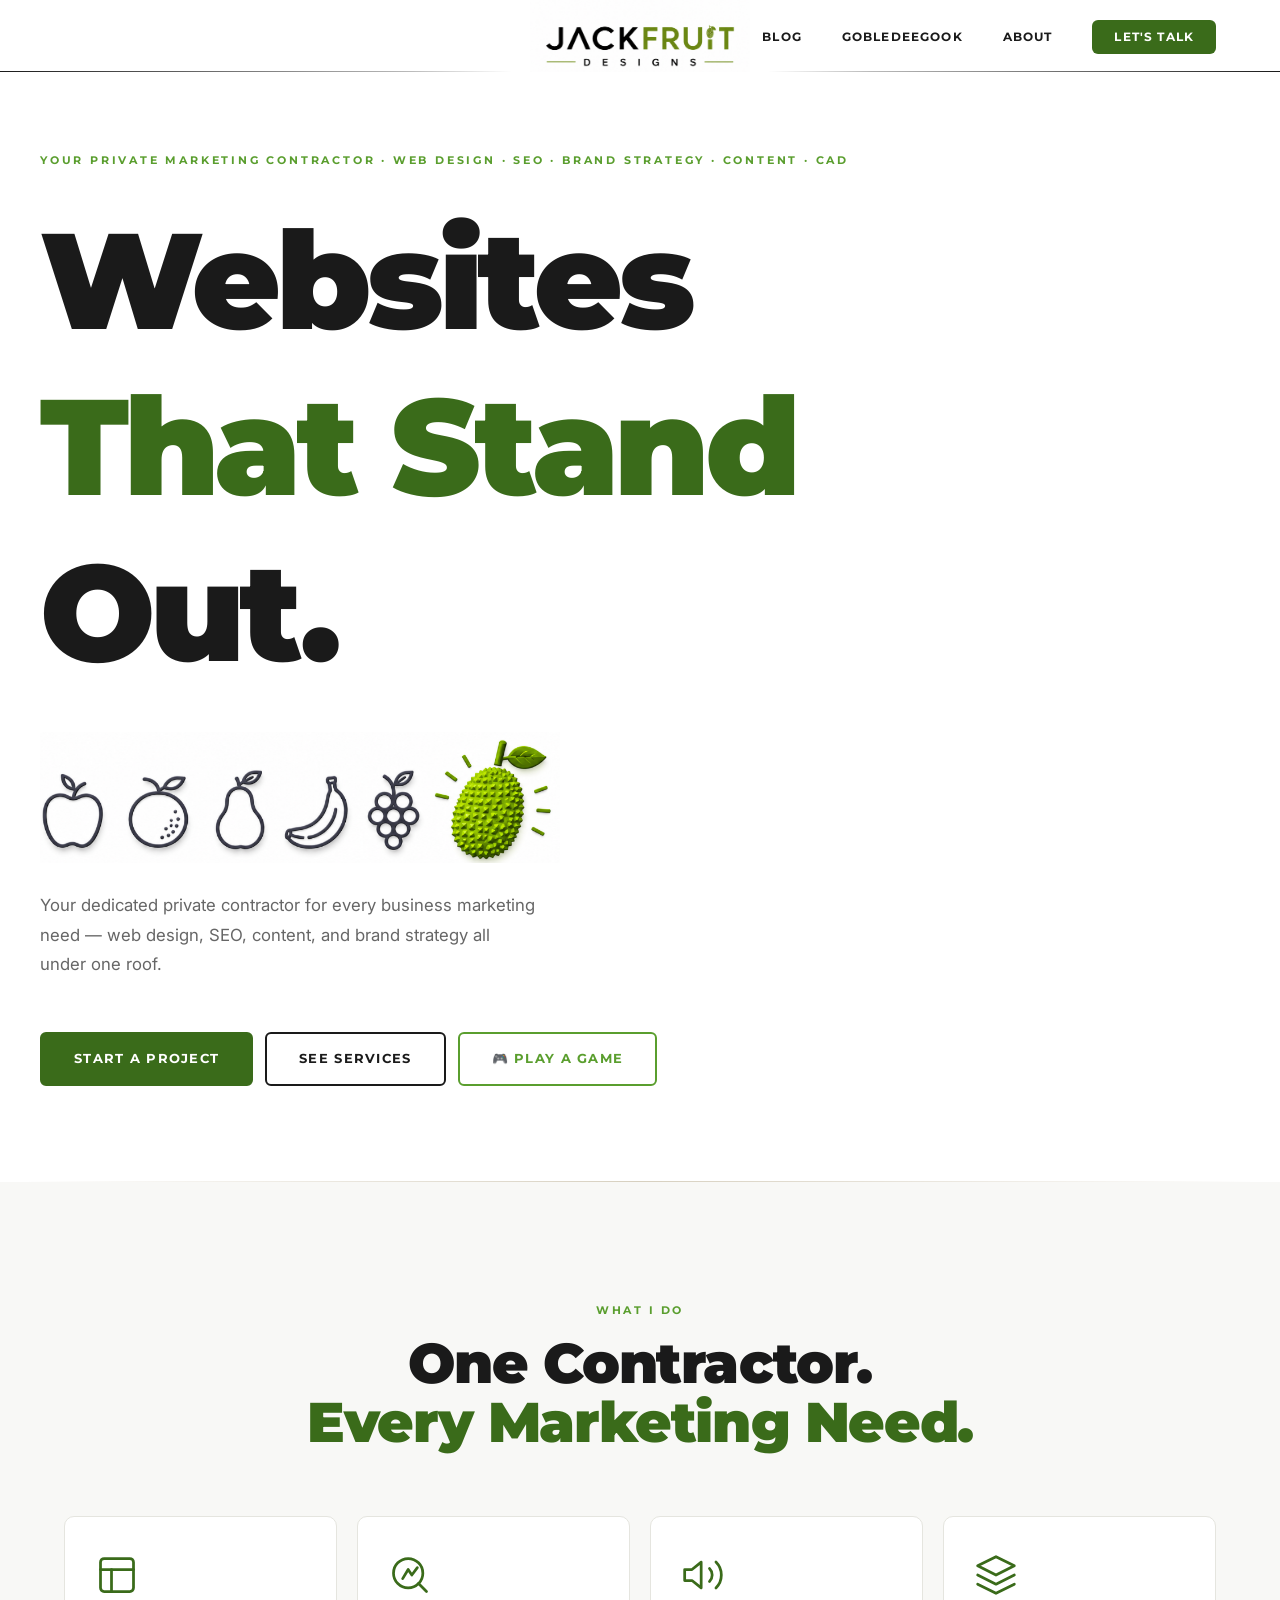
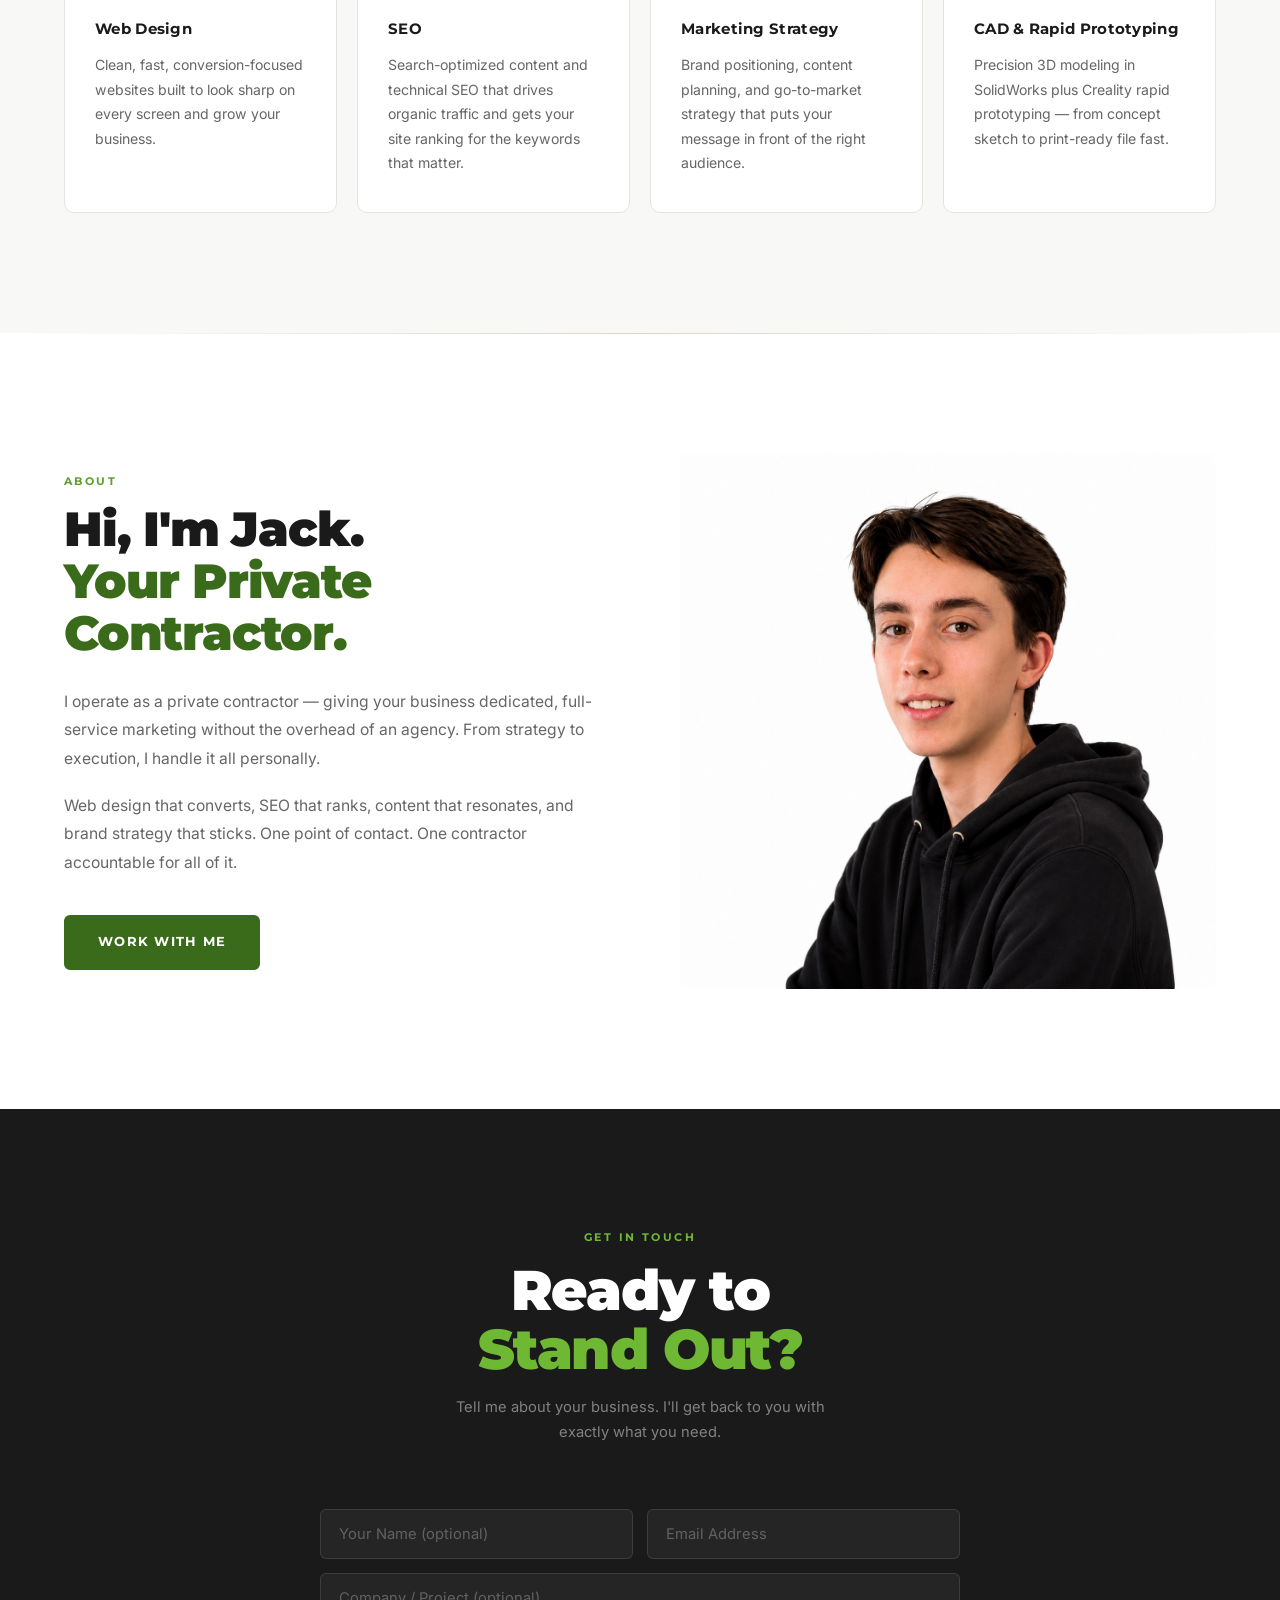
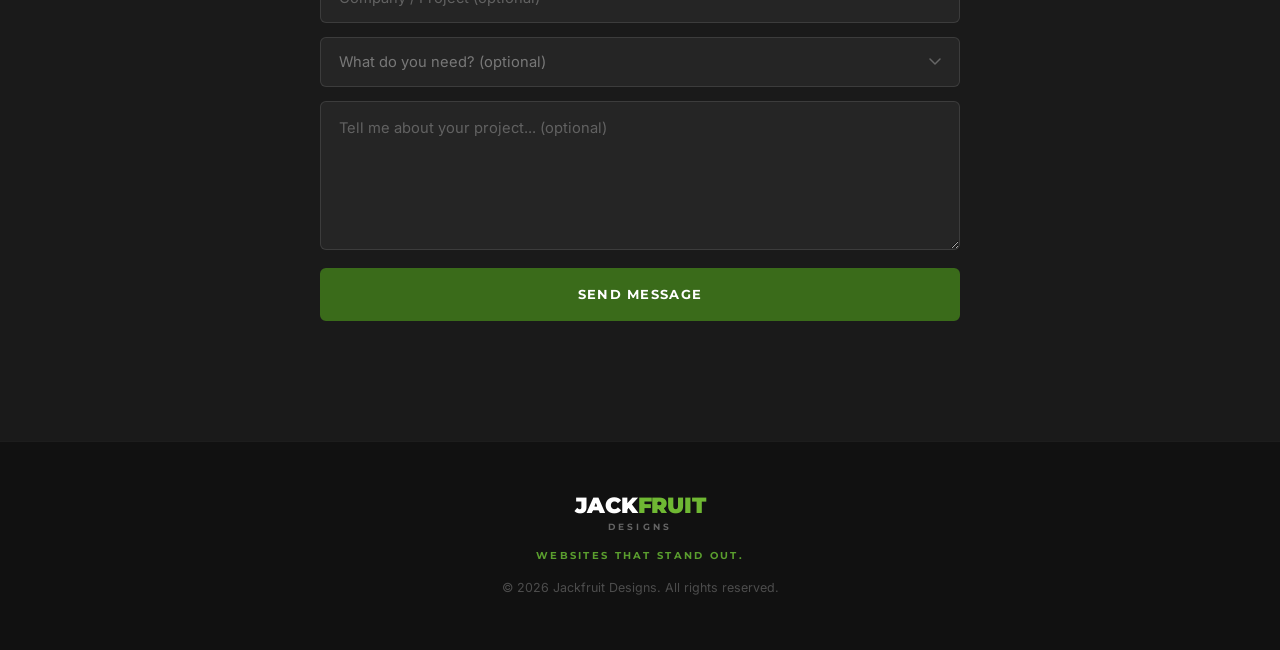
==== commit 20083049: "Add Gobledeegook nav link" ====
--- a/index.html
+++ b/index.html
@@ -26,6 +26,7 @@
                 <li><a href="#services">Services</a></li>
                 <li><a href="case-studies.html">Work</a></li>
                 <li><a href="blog.html">Blog</a></li>
+                <li><a href="#">Gobledeegook</a></li>
                 <li><a href="#about">About</a></li>
                 <li><a href="#contact" class="nav__cta">Let's Talk</a></li>
             </ul>
@@ -41,6 +42,7 @@
             <li><a href="#services">Services</a></li>
             <li><a href="case-studies.html">Work</a></li>
             <li><a href="blog.html">Blog</a></li>
+            <li><a href="#">Gobledeegook</a></li>
             <li><a href="#about">About</a></li>
             <li><a href="#contact">Let's Talk</a></li>
         </ul>
